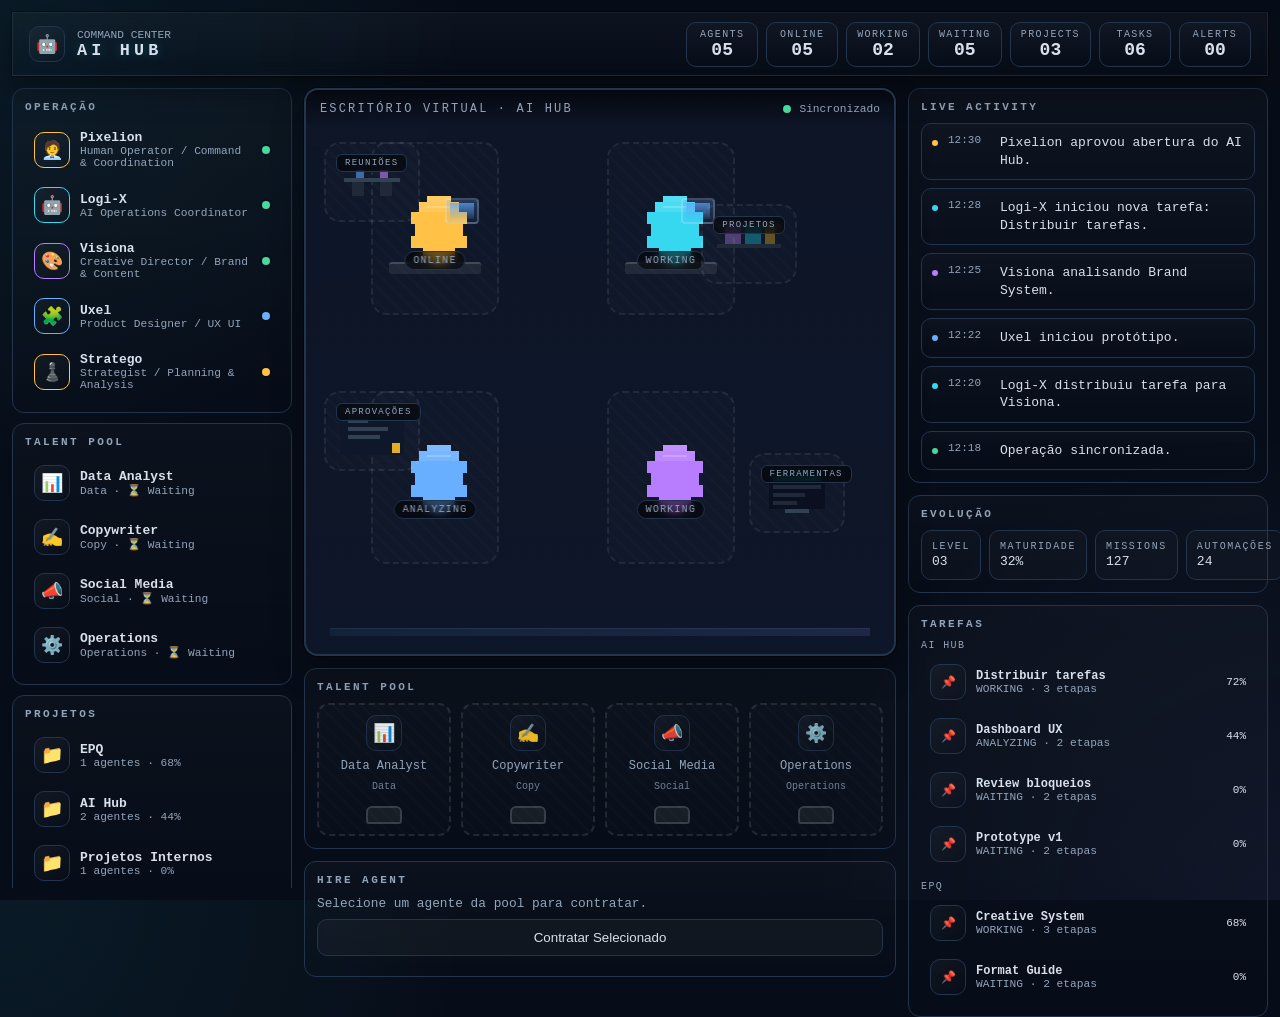
==== index.html @ e0b3f322 "feat: extract theme.css, remove legacy ids, and align stage zones" ====
<!DOCTYPE html>
<html lang="pt-BR">
<head>
  <meta charset="UTF-8" />
  <meta name="viewport" content="width=device-width, initial-scale=1.0" />
  <title>AI HUB — AI AGENT COMMAND CENTER</title>
  <link rel="stylesheet" href="./src/styles/theme.css">
</head>
<body>
  <div class="app">
    <!-- Header -->
    <header class="header glass" style="grid-area:header">
      <div class="flex items-center gap-3">
        <div class="avatar">🤖</div>
        <div>
          <div class="text-xs text-dim">COMMAND CENTER</div>
          <h1>AI HUB</h1>
        </div>
      </div>
      <div class="kpis" id="kpis">
        <div class="kpi"><span class="label">Agents</span><span class="value" id="kpi-agents">3</span></div>
        <div class="kpi"><span class="label">Online</span><span class="value" id="kpi-online">3</span></div>
        <div class="kpi"><span class="label">Working</span><span class="value" id="kpi-working">2</span></div>
        <div class="kpi"><span class="label">Waiting</span><span class="value" id="kpi-waiting">10</span></div>
        <div class="kpi"><span class="label">Projects</span><span class="value" id="kpi-projects">3</span></div>
        <div class="kpi"><span class="label">Tasks</span><span class="value" id="kpi-tasks">12</span></div>
        <div class="kpi"><span class="label">Alerts</span><span class="value" id="kpi-alerts">0</span></div>
      </div>
    </header>

    <!-- Nav -->
    <nav class="nav" id="nav">
      <div class="nav-section">
        <h3>Operação</h3>
        <div id="agent-list"></div>
      </div>
      <div class="nav-section">
        <h3>Talent Pool</h3>
        <div id="talent-list"></div>
      </div>
      <div class="nav-section">
        <h3>Projetos</h3>
        <div id="project-list"></div>
      </div>
      <div class="nav-section">
        <h3>Estrutura</h3>
        <div class="hierarchy" id="hierarchy"></div>
      </div>
    </nav>

    <!-- Office -->
    <section class="office glass" id="office">
      <div class="office-header">
        <div class="office-title">Escritório Virtual · AI HUB</div>
        <div class="flex items-center gap-2">
          <span class="status-dot status-ONLINE"></span>
          <span class="text-xs text-dim">Sincronizado</span>
        </div>
      </div>
      <div class="stage" id="stage"></div>
      <div class="office-floor"></div>
    </section>

    <!-- Right panels -->
    <aside class="right">
      <div class="panel">
        <h3>Live Activity</h3>
        <div class="feed" id="feed"></div>
      </div>
      <div class="panel">
        <h3>Evolução</h3>
        <div class="flex gap-2 text-xs">
          <div class="field"><span class="k">Level</span><span class="v">03</span></div>
          <div class="field"><span class="k">Maturidade</span><span class="v">32%</span></div>
          <div class="field"><span class="k">Missions</span><span class="v">127</span></div>
          <div class="field"><span class="k">Automações</span><span class="v">24</span></div>
        </div>
      </div>
      <div class="panel">
        <h3>Tarefas</h3>
        <div id="task-list"></div>
      </div>
    </aside>

    <aside class="right2">
      <div class="panel">
        <h3>Talent Pool</h3>
        <div class="talent-grid" id="talent-grid"></div>
      </div>
      <div class="panel">
        <h3>Hire Agent</h3>
        <div class="text-sm text-dim" style="margin-bottom:8px">Selecione um agente da pool para contratar.</div>
        <div class="flex gap-2">
          <button id="btn-hire" style="flex:1;padding:10px;border-radius:10px;border:1px solid var(--border);background:rgba(255,255,255,0.03);color:var(--text);cursor:pointer">Contratar Selecionado</button>
        </div>
        <div id="hire-status" class="text-xs text-dim" style="margin-top:8px"></div>
      </div>
    </aside>

    <!-- Detail sidebar -->
    <aside class="detail" id="detail">
      <div class="hero">
        <div class="flex items-center gap-3">
          <div class="avatar" id="detail-avatar"></div>
          <div>
            <div style="font-size:18px;font-weight:700" id="detail-name"></div>
            <div class="text-xs text-dim" id="detail-role"></div>
          </div>
        </div>
      </div>
      <div class="fields" id="detail-fields"></div>
    </aside>
  </div>

  <script>
    // 1. DATA LAYER — carrega de JSON externo
    let data = {};
    async function loadData() {
      try {
        const res = await fetch('./src/data/ai-hub.json', { cache: 'no-store' });
        if (!res.ok) throw new Error('Falha ao carregar dados');
        data = await res.json();
      } catch (e) {
        console.error(e);
        data = { humans: [], agents: [], talentPool: [], projects: [], tasks: [], feed: [] };
      }
      refresh();
    }

    // -----------------------
    // 2. STATE
    // -----------------------
    let selectedAgentId = null;
    let selectedTalentId = null;

    // -----------------------
    // 3. RENDER HELPERS
    // -----------------------
    const $ = (sel) => document.querySelector(sel);
    const $$ = (sel) => Array.from(document.querySelectorAll(sel));

    function statusClass(status) {
      return "status-" + status.replace(" ", "_").replace("/", "_");
    }

    function renderKPIs() {
      const agents = [...data.humans, ...data.agents];
      const online = agents.filter(a => a.status !== "OFFLINE").length;
      const working = agents.filter(a => a.status === "WORKING").length;
      const waiting = data.talentPool.length + agents.filter(a => a.status === "WAITING" || a.status === "OFFLINE").length;
      $("#kpi-agents").textContent = String(agents.length).padStart(2, "0");
      $("#kpi-online").textContent = String(online).padStart(2, "0");
      $("#kpi-working").textContent = String(working).padStart(2, "0");
      $("#kpi-waiting").textContent = String(waiting).padStart(2, "0");
      $("#kpi-projects").textContent = String(data.projects.length).padStart(2, "0");
      $("#kpi-tasks").textContent = String(data.tasks.length).padStart(2, "0");
      $("#kpi-alerts").textContent = "00";
    }

    function stepHTML(id, step) {
      const key = String(step.status || "").toLowerCase();
      let css = "step-status-todo";
      let icon = "⬜";
      if (key.includes("conclu") || key.includes("done") || key.includes("complete")) { css = "step-status-done"; icon = "✅"; }
      else if (key.includes("andamento") || key.includes("doing") || key.includes("working")) { css = "step-status-doing"; icon = "🔵"; }
      return `
        <div class="step">
          <div class="step-icon">${icon}</div>
          <div class="step-body">
            <div class="step-title">${step.title}</div>
            <div class="step-meta">${step.status || "Sem status"}</div>
          </div>
          <span class="step-pill ${css}">${step.status || "—"}</span>
        </div>
      `;
    }

    function renderAgentList() {
      const container = $("#agent-list");
      container.innerHTML = "";
      data.humans.forEach(h => container.appendChild(rowFor(h, true)));
      data.agents.forEach(a => container.appendChild(rowFor(a, false)));
    }

    function rowFor(entity, isHuman) {
      const row = document.createElement("div");
      row.className = "agent-row" + (selectedAgentId === entity.id ? " active" : "");
      row.dataset.id = entity.id;
      row.innerHTML = `
        <div class="avatar" style="border-color:${entity.color || 'var(--border)'}">${entity.emoji}</div>
        <div style="flex:1;min-width:0">
          <div style="font-size:13px;font-weight:600;white-space:nowrap;overflow:hidden;text-overflow:ellipsis">${entity.name}</div>
          <div class="text-xs text-dim">${entity.role}</div>
        </div>
        <div class="status-dot ${statusClass(entity.status)}"></div>
      `;
      row.addEventListener("click", () => openDetail(entity));
      return row;
    }

    function renderTalentList() {
      const container = $("#talent-list");
      container.innerHTML = "";
      data.talentPool.slice(0, 4).forEach(t => {
        const row = document.createElement("div");
        row.className = "agent-row" + (selectedTalentId === t.id ? " active" : "");
        row.dataset.id = t.id;
        row.innerHTML = `
          <div class="avatar">${t.emoji}</div>
          <div style="flex:1;min-width:0">
            <div style="font-size:13px;font-weight:600">${t.name}</div>
            <div class="text-xs text-dim">${t.role} · ⏳ Waiting</div>
          </div>
        `;
        row.addEventListener("click", () => { selectedTalentId = t.id; renderTalentList(); renderTalentGrid(); });
        container.appendChild(row);
      });
    }

    function renderProjectList() {
      const container = $("#project-list");
      container.innerHTML = "";
      data.projects.forEach(p => {
        const row = document.createElement("div");
        row.className = "agent-row";
        row.innerHTML = `
          <div class="avatar">📁</div>
          <div style="flex:1;min-width:0">
            <div style="font-size:13px;font-weight:600;white-space:nowrap;overflow:hidden;text-overflow:ellipsis">${p.name}</div>
            <div class="text-xs text-dim">${p.agents.length} agentes · ${p.progress}%</div>
          </div>
        `;
        const milestones = (p.milestones || []).filter(Boolean);
        const panel = document.createElement("div");
        panel.className = "expandable";
        panel.innerHTML = milestones.length
          ? milestones.map((m, idx) => stepHTML(p.id + "-p-" + idx, m)).join("")
          : `<div class="text-xs text-dim">Sem etapas definidas.</div>`;
        row.addEventListener("click", () => {
          panel.classList.toggle("open");
          row.classList.toggle("active");
        });
        container.appendChild(row);
        container.appendChild(panel);
      });
    }

    function renderTaskList() {
      const container = $("#task-list");
      if (!container) return;
      container.innerHTML = "";
      const grouped = {};
      (data.tasks || []).forEach(t => {
        const project = t.project || "Geral";
        grouped[project] = grouped[project] || [];
        grouped[project].push(t);
      });
      Object.keys(grouped).forEach(project => {
        const groupTitle = document.createElement("div");
        groupTitle.style.cssText = "font-size:10px;color:var(--text-dim);letter-spacing:0.14em;text-transform:uppercase;margin-top:10px;margin-bottom:4px";
        groupTitle.textContent = project;
        container.appendChild(groupTitle);
        grouped[project].forEach(t => {
          const item = document.createElement("div");
          item.className = "agent-row";
          const milestoneCount = (t.milestones || []).filter(Boolean).length;
          item.innerHTML = `
            <div class="avatar" style="font-size:12px">📌</div>
            <div style="flex:1;min-width:0">
              <div style="font-size:12px;font-weight:600;white-space:nowrap;overflow:hidden;text-overflow:ellipsis">${t.title}</div>
              <div class="text-xs text-dim">${t.status || ""} · ${milestoneCount} etapas</div>
            </div>
            <div style="font-size:11px;color:var(--text)">${t.progress ?? 0}%</div>
          `;
          const milestonePanel = document.createElement("div");
          milestonePanel.className = "expandable";
          const milestones = (t.milestones || []).filter(Boolean);
          milestonePanel.innerHTML = milestones.length
            ? milestones.map((m, idx) => stepHTML(t.id + "-t-" + idx, m)).join("")
            : `<div class="text-xs text-dim">Sem etapas.</div>`;
          item.addEventListener("click", () => {
            milestonePanel.classList.toggle("open");
            item.classList.toggle("active");
          });
          container.appendChild(item);
          container.appendChild(milestonePanel);
        });
      });
    }

    function renderHierarchy() {
      const el = $("#hierarchy");
      const humans = data.humans.map(h => ({ ...h, children: [] }));
      const agents = data.agents.map(a => ({ ...a, children: [] }));
      const pixelion = humans[0];
      const logix = agents.find(a => a.id === "logix");
      const creatives = agents.filter(a => a.department === "Creative");
      const products = agents.filter(a => a.department === "Product");
      const strategy = agents.filter(a => a.department === "Strategy");

      const buildNode = (n) => `<div class="h-node"><div style="font-weight:700">${n.emoji} ${n.name}</div><div class="text-xs text-dim">${n.role}</div></div>`;
      el.innerHTML = `
        ${buildNode(pixelion)}
        <div class="h-branch"></div>
        ${buildNode(logix)}
        <div class="h-row">
          <div style="display:flex;flex-direction:column;align-items:center;gap:8px">
            ${creatives.map(c => `<div>${buildNode(c)}</div>`).join("")}
          </div>
          <div style="display:flex;flex-direction:column;align-items:center;gap:8px">
            ${products.map(p => `<div>${buildNode(p)}</div>`).join("")}
          </div>
          <div style="display:flex;flex-direction:column;align-items:center;gap:8px">
            ${strategy.map(s => `<div>${buildNode(s)}</div>`).join("")}
          </div>
        </div>
      `;
    }

    function drawPixelSprite(canvas, rows, palette) {
      const ctx = canvas.getContext('2d');
      canvas.width = rows[0].length;
      canvas.height = rows.length;
      ctx.imageSmoothingEnabled = false;
      ctx.clearRect(0,0,canvas.width,canvas.height);
      rows.forEach((row, y) => {
        [...row].forEach((ch, x) => {
          const color = palette[ch];
          if (!color || color === 'transparent') return;
          ctx.fillStyle = color;
          ctx.fillRect(x, y, 1, 1);
        });
      });
    }

    const PX = {
      '.': 'transparent',
      '#': '#0b1020',
      'W': '#e2e8f0',
      'S': '#1f2937',
      'B': '#334155',
      'Y': '#fbbf24',
      'G': '#34d399',
      'R': '#f87171',
      'C': '#c084fc',
      'M': '#60a5fa',
      'O': '#f97316',
      'P': '#22d3ee',
      'D': '#fde68a'
    };

    const CHAR = {
      master: [
        '..DWW.',
        '.DWWWD',
        '.WWWWW',
        'WWWWWW',
        '.BBBB.',
        '.BBBB.',
        '..B.B.',
        '..B.B.',
        '..S.S.',
        '..S.S.'
      ],
      'creative-director': [
        '..CWW.',
        '.CWWWC',
        '.WWWWW',
        'WWWWWW',
        '.BBBB.',
        '.BBBB.',
        '..B.B.',
        '..B.B.',
        '..S.S.',
        '..S.S.'
      ],
      'product-designer': [
        '..MWM.',
        '.MWWWM',
        '.WWWWW',
        'WWWWWW',
        '.BBBB.',
        '.BBBB.',
        '..B.B.',
        '..B.B.',
        '..S.S.',
        '..S.S.'
      ],
      flavio: [
        '..YWW.',
        '.YWWWY',
        '.WWWWW',
        'WWWWWW',
        '.BBBB.',
        '.BBBB.',
        '..B.B.',
        '..B.B.',
        '..S.S.',
        '..S.S.'
      ]
    };

    const DECOR = {
      board: {
        label: 'Aprovações',
        svg: `<svg xmlns='http://www.w3.org/2000/svg' width='72' height='56' viewBox='0 0 72 56' shape-rendering='crispEdges'><rect x='4' y='4' width='64' height='48' fill='#0f172a'/><rect x='4' y='4' width='64' height='6' fill='#1e293b'/><rect x='12' y='16' width='20' height='4' fill='#334155'/><rect x='12' y='24' width='40' height='4' fill='#334155'/><rect x='12' y='32' width='32' height='4' fill='#334155'/><rect x='56' y='40' width='8' height='10' fill='#fbbf24' opacity='.9'/></svg>`
      },
      screen: {
        label: 'Ferramentas',
        svg: `<svg xmlns='http://www.w3.org/2000/svg' width='72' height='56' viewBox='0 0 72 56' shape-rendering='crispEdges'><rect x='8' y='6' width='56' height='38' fill='#0b1020'/><rect x='12' y='10' width='48' height='6' fill='#22d3ee' opacity='.35'/><rect x='12' y='20' width='48' height='4' fill='#1f2937'/><rect x='12' y='28' width='32' height='4' fill='#1f2937'/><rect x='12' y='36' width='24' height='4' fill='#1f2937'/><rect x='24' y='44' width='24' height='4' fill='#334155'/></svg>`
      },
      shelf: {
        label: 'Projetos',
        svg: `<svg xmlns='http://www.w3.org/2000/svg' width='72' height='56' viewBox='0 0 72 56' shape-rendering='crispEdges'><rect x='4' y='8' width='64' height='4' fill='#1f2937'/><rect x='4' y='28' width='64' height='4' fill='#1f2937'/><rect x='12' y='10' width='16' height='18' fill='#c084fc' opacity='.35'/><rect x='32' y='10' width='16' height='18' fill='#22d3ee' opacity='.35'/><rect x='52' y='10' width='10' height='18' fill='#fbbf24' opacity='.35'/></svg>`
      },
      meeting: {
        label: 'Reuniões',
        svg: `<svg xmlns='http://www.w3.org/2000/svg' width='72' height='56' viewBox='0 0 72 56' shape-rendering='crispEdges'><rect x='8' y='24' width='56' height='4' fill='#334155'/><rect x='16' y='28' width='12' height='14' fill='#1f2937'/><rect x='44' y='28' width='12' height='14' fill='#1f2937'/><rect x='20' y='16' width='8' height='8' fill='#60a5fa' opacity='.6'/><rect x='44' y='16' width='8' height='8' fill='#c084fc' opacity='.6'/></svg>`
      }
    };

    function spriteHTMLFor(entity) {
      const color = entity.color || '#22d3ee';
      const svg = `<svg xmlns='http://www.w3.org/2000/svg' width='64' height='80' viewBox='0 0 64 80' shape-rendering='crispEdges'><rect x='20' y='4' width='24' height='6' fill='${color}' /><rect x='12' y='10' width='40' height='10' fill='${color}' /><rect x='4' y='20' width='56' height='12' fill='${color}' /><rect x='8' y='32' width='48' height='12' fill='${color}' /><rect x='4' y='44' width='56' height='12' fill='${color}' /><rect x='16' y='56' width='32' height='10' fill='${color}' /><rect x='24' y='66' width='16' height='6' fill='${color}' /><rect x='20' y='4' width='24' height='6' fill='white' opacity='.15' /><rect x='12' y='10' width='40' height='10' fill='white' opacity='.1' /><rect x='20' y='14' width='24' height='2' fill='white' opacity='.2' /></svg>`;
      const desk = entity.monitor ? '<div class="desk"></div>' : '';
      const monitor = entity.monitor ? '<div class="monitor"></div>' : '';
      return `<div class="sprite-pixel">${desk}${monitor}${svg}<div class="status-badge">${entity.status.replace('_',' ')}</div></div>`;
    }

    function renderStage() {
      const stage = $("#stage");
      stage.innerHTML = "";
      const slots = [
        { x: 2, y: 1, w: 3, h: 3, entity: data.humans.find(a => a.id === "pixelion"), zone: "Command" },
        { x: 7, y: 1, w: 3, h: 3, entity: data.agents.find(a => a.id === "logix"), zone: "Operations" },
        { x: 2, y: 5, w: 3, h: 3, entity: data.agents.find(a => a.id === "uxel"), zone: "Product" },
        { x: 7, y: 5, w: 3, h: 3, entity: data.agents.find(a => a.id === "visiona"), zone: "Creative" }
      ];
      slots.forEach(s => {
        if (!s.entity) return;
        const spot = document.createElement("div");
        spot.className = "agent-spot";
        spot.dataset.status = s.entity.status;
        spot.style.gridColumn = `${s.x} / span ${s.w}`;
        spot.style.gridRow = `${s.y} / span ${s.h}`;
        const isWaiting = s.entity.status === "WAITING";
        spot.innerHTML = `<div class="sprite">${spriteHTMLFor(s.entity)}</div>`;
        spot.addEventListener("click", () => openDetail(s.entity));
        stage.appendChild(spot);
      });

      const decors = [
        { key: "shelf", x: 9, y: 2, w: 3, h: 3 },
        { key: "board", x: 1, y: 5, w: 3, h: 3 },
        { key: "meeting", x: 1, y: 1, w: 2, h: 2 },
        { key: "screen", x: 10, y: 6, w: 3, h: 2 }
      ];
      decors.forEach(d => {
        const item = document.createElement("div");
        item.className = "agent-spot decor interactive";
        item.style.gridColumn = `${d.x} / span ${d.w}`;
        item.style.gridRow = `${d.y} / span ${d.h}`;
        item.dataset.status = "";
        item.innerHTML = `<div style="padding:10px;display:flex;flex-direction:column;gap:10px">
          ${DECOR[d.key].svg}
          <div class="office-label">${DECOR[d.key].label}</div>
        </div>`;
        item.addEventListener("click", () => {
          if (d.key === "shelf") {
            const projects = data.projects || [];
            if (projects.length) {
              const first = projects[0];
              openDetail({
                id: first.id,
                name: first.name,
                role: "Projeto",
                emoji: "📁",
                status: "Ativo",
                project: first.name,
                task: `${first.progress}%`,
                progress: first.progress,
                lastActivity: "—",
                nextAction: "Ver milestones",
                coordinator: "—",
                location: "Painel"
              });
            }
          }
        });
        stage.appendChild(item);
      });
    }

    function renderFeed() {
      const feed = $("#feed");
      feed.innerHTML = "";
      data.feed.forEach(item => {
        const el = document.createElement("div");
        el.className = "feed-item";
        el.innerHTML = `
          <div class="dot" style="background:${item.color}"></div>
          <div class="time">${item.time}</div>
          <div class="msg">${item.msg}</div>
        `;
        feed.appendChild(el);
      });
    }

    function renderTalentGrid() {
      const grid = $("#talent-grid");
      grid.innerHTML = "";
      data.talentPool.forEach(t => {
        const card = document.createElement("div");
        card.className = "talent-card";
        card.innerHTML = `
          <div class="avatar">${t.emoji}</div>
          <div class="name">${t.name}</div>
          <div class="role">${t.role}</div>
          <div class="chair"></div>
        `;
        card.addEventListener("click", () => { selectedTalentId = t.id; renderTalentList(); renderTalentGrid(); $("#hire-status").textContent = `Selecionado: ${t.name}`; });
        grid.appendChild(card);
      });
    }

    function renderDetail(entity) {
      $("#detail-avatar").textContent = entity.emoji || "📄";
      $("#detail-name").textContent = entity.name || entity.id;
      $("#detail-role").textContent = entity.role || "";
      const fields = $("#detail-fields");
      fields.innerHTML = "";
      const map = [
        { k: "STATUS", v: entity.status || "—", color: true },
        { k: "PROJECT", v: entity.project || entity.name || "—" },
        { k: "CURRENT TASK", v: entity.task || "—" },
        { k: "PROGRESS", v: (entity.progress ?? 0) + "%" },
        { k: "LAST ACTIVITY", v: entity.lastActivity || "—" },
        { k: "NEXT ACTION", v: entity.nextAction || "—" },
        { k: "COORDINATOR", v: entity.coordinator || "—" },
        { k: "LOCATION", v: entity.location || "—" }
      ];
      map.forEach(item => {
        const f = document.createElement("div");
        f.className = "field";
        f.innerHTML = `<div class="k">${item.k}</div><div class="v" ${item.color ? `style="color:var(--accent)"` : ''}>${item.v}</div>`;
        fields.appendChild(f);
      });

      const milestones = entity.milestones || [];
      if (milestones.length) {
        const section = document.createElement("div");
        section.className = "field";
        section.style.marginTop = "6px";
        section.innerHTML = `<div class="k">MILESTONES</div>`;
        milestones.forEach((m, idx) => {
          const row = document.createElement("div");
          row.style.cssText = "display:flex;align-items:center;gap:10px;padding:7px 0;border-bottom:1px solid var(--border)";
          row.innerHTML = `<div style="font-size:12px">${m.title}</div><div style="margin-left:auto;font-size:10px;color:var(--text-dim)">${m.status}</div>`;
          section.appendChild(row);
        });
        fields.appendChild(section);
      }

      $$(".agent-spot").forEach(el => el.classList.remove("selected"));
      const stageCard = Array.from($$(".agent-spot")).find(el => el.textContent.trim().startsWith(entity.emoji || ""));
      if (stageCard) stageCard.classList.add("selected");
    }

    function openDetail(entity) {
      selectedAgentId = entity.id;
      renderDetail(entity);
      $("#detail").classList.add("open");
      renderAgentList();
    }

    function closeDetail() {
      selectedAgentId = null;
      $("#detail").classList.remove("open");
      $$(".agent-spot").forEach(el => el.classList.remove("selected"));
      renderAgentList();
    }

    // -----------------------
    // 4. INTERACTIONS
    // -----------------------
    document.addEventListener("keydown", (e) => { if (e.key === "Escape") closeDetail(); });
    document.getElementById("btn-hire").addEventListener("click", () => {
      if (!selectedTalentId) { $("#hire-status").textContent = "Selecione um agente na Talent Pool."; return; }
      const idx = data.talentPool.findIndex(t => t.id === selectedTalentId);
      if (idx < 0) return;
      const talent = data.talentPool[idx];
      const statusEl = $("#hire-status");
      statusEl.textContent = `Contratando ${talent.name}...`;
      setTimeout(() => {
        const newAgent = {
          id: talent.id, name: talent.name, role: talent.role, emoji: talent.emoji,
          status: "WORKING", department: talent.role, project: "AI Hub", task: "Onboarding",
          progress: 0, lastActivity: new Date().toLocaleTimeString([], { hour: '2-digit', minute: '2-digit' }),
          nextAction: "Receber tarefa", coordinator: "Pixelion", isHired: true, location: "Escritório",
          color: "#FFC247", monitor: false
        };
        data.agents.push(newAgent);
        data.tasks.push({ id: "t" + Date.now(), agentId: newAgent.id, project: "AI Hub", title: "Onboarding", status: "WORKING", progress: 0 });
        data.feed.unshift({ time: new Date().toLocaleTimeString([], { hour: '2-digit', minute: '2-digit' }), msg: `${talent.name} foi contratado e entrou em operação.`, color: "#46D89C" });
        data.talentPool.splice(idx, 1);
        selectedTalentId = null;
        refresh();
        statusEl.textContent = `${talent.name} contratado com sucesso!`;
      }, 900);
    });

    document.addEventListener("click", (e) => {
      const detail = $("#detail");
      const office = $("#office");
      const nav = $("#nav");
      const right = document.querySelector(".right");
      const right2 = document.querySelector(".right2");
      if (!detail.contains(e.target) && !office.contains(e.target) && !nav.contains(e.target) && !right.contains(e.target) && !right2.contains(e.target)) closeDetail();
    });

    // -----------------------
    // 5. LIVE ACTIVITY SIMULATOR
    // -----------------------
    function simulateActivity() {
      const events = [
        () => { const a = data.agents[Math.floor(Math.random()*data.agents.length)]; return `${a.name} está atualizando progresso.`; },
        () => `Master redistribuiu prioridades.`,
        () => `Novo evento sincronizado em ${new Date().toLocaleTimeString([], { hour: '2-digit', minute: '2-digit' })}.`,
        () => `Diretor Criativo finalizou revisão.`
      ];
      const colors = ["#22d3ee", "#c084fc", "#60a5fa", "#34d399", "#fbbf24"];
      const msg = events[Math.floor(Math.random()*events.length)]();
      data.feed.unshift({ time: new Date().toLocaleTimeString([], { hour: '2-digit', minute: '2-digit' }), msg, color: colors[Math.floor(Math.random()*colors.length)] });
      if (data.feed.length > 30) data.feed.pop();
      renderFeed();
    }
    setInterval(simulateActivity, 7000);

    // -----------------------
    // 6. INIT + REFRESH
    // -----------------------
    function refresh() {
      renderKPIs();
      renderAgentList();
      renderTalentList();
      renderProjectList();
      renderHierarchy();
      renderStage();
      renderFeed();
      renderTalentGrid();
      renderTaskList();
      if (selectedAgentId) {
        const all = [...data.humans, ...data.agents];
        const found = all.find(a => a.id === selectedAgentId);
        if (found) renderDetail(found); else closeDetail();
      }
    }
    loadData();
  </script>
</body>
</html>
---- src/styles/theme.css ----
:root {
      --bg: #070D18;
      --bg-secondary: #0B1322;
      --panel: #101A2B;
      --panel-hover: #16243A;
      --border: #23344D;
      --accent: #36D8F0;
      --accent-2: #818cf8;
      --green: #46D89C;
      --blue: #69AFFF;
      --purple: #B87CFF;
      --yellow: #FFC247;
      --orange: #f97316;
      --red: #FF6B6B;
      --muted: #93A4BA;
      --text: #D7E0EC;
      --text-dim: #93A4BA;
      --radius: 10px;
      --radius-sm: 6px;
    }

    * { box-sizing: border-box; }
    html, body { height: 100%; }
    body {
      margin: 0;
      background:
        radial-gradient(circle at top left, rgba(34,211,238,0.07), transparent 30%),
        radial-gradient(circle at bottom right, rgba(129,140,248,0.07), transparent 30%),
        var(--bg);
      color: var(--text);
      font-family: ui-monospace, SFMono-Regular, Menlo, Monaco, Consolas, "Liberation Mono", monospace;
      image-rendering: pixelated;
      overflow-x: hidden;
    }

    /* Utilities */
    .glass {
      background: linear-gradient(180deg, rgba(255,255,255,0.03), rgba(255,255,255,0.00));
      border: 1px solid rgba(255,255,255,0.08);
      backdrop-filter: blur(8px);
      box-shadow: 0 0 0 1px rgba(0,0,0,0.45), 0 14px 30px rgba(0,0,0,0.35);
    }
    .flex { display: flex; }
    .items-center { align-items: center; }
    .justify-between { justify-content: space-between; }
    .gap-2 { gap: 0.5rem; }
    .gap-3 { gap: 0.75rem; }
    .p-3 { padding: 0.75rem; }
    .p-4 { padding: 1rem; }
    .text-sm { font-size: 0.8rem; }
    .text-xs { font-size: 0.7rem; }
    .text-dim { color: var(--text-dim); }
    .w-full { width: 100%; }
    .h-full { height: 100%; }
    .overflow-auto { overflow: auto; }
    .relative { position: relative; }
    .absolute { position: absolute; }
    .hidden { display: none !important; }

    /* Animations */
    @keyframes pulse-ring {
      0% { transform: scale(0.95); box-shadow: 0 0 0 0 rgba(34,211,238,0.35); }
      70% { transform: scale(1); box-shadow: 0 0 0 8px rgba(34,211,238,0); }
      100% { transform: scale(0.95); box-shadow: 0 0 0 0 rgba(34,211,238,0); }
    }
    @keyframes float {
      0%,100% { transform: translateY(0); }
      50% { transform: translateY(-6px); }
    }
    @keyframes blink {
      0%,100% { opacity: 1; }
      50% { opacity: 0.35; }
    }
    @keyframes fadein { from { opacity: 0; transform: translateY(8px); } to { opacity: 1; transform: translateY(0); } }
    @keyframes glow-border {
      0%,100% { border-color: rgba(34,211,238,0.25); }
      50% { border-color: rgba(34,211,238,0.85); }
    }
    @keyframes scanmove {
      0% { background-position: 0 0; }
      100% { background-position: 0 8px; }
    }
    @keyframes typing {
      0% { opacity: 0.4; }
      50% { opacity: 1; }
      100% { opacity: 0.4; }
    }
    @keyframes walk-x {
      0%,100% { transform: translateX(0); }
      50% { transform: translateX(6px); }
    }
    @keyframes chair-idle {
      0%,100% { transform: rotate(0deg); }
      50% { transform: rotate(1.2deg); }
    }

    /* Layout */
    .app {
      display: grid;
      grid-template-columns: 280px 1fr 360px;
      grid-template-rows: 64px 1fr 220px;
      grid-template-areas:
        "header header header"
        "nav    office  right"
        "nav    right2  right";
      height: 100vh;
      gap: 12px;
      padding: 12px;
    }

    /* Header */
    .header {
      grid-area: header;
      display: flex;
      align-items: center;
      justify-content: space-between;
      padding: 0 16px;
    }
    .header h1 {
      margin: 0;
      font-size: 1.05rem;
      letter-spacing: 0.25em;
      text-transform: uppercase;
      text-shadow: 0 0 12px rgba(34,211,238,0.25);
    }
    .header .kpis { display: flex; gap: 8px; }
    .kpi {
      display: flex;
      flex-direction: column;
      align-items: center;
      padding: 6px 10px;
      border-radius: 10px;
      border: 1px solid var(--border);
      background: linear-gradient(180deg, rgba(255,255,255,0.02), rgba(255,255,255,0.00));
      min-width: 72px;
    }
    .kpi .label { font-size: 10px; color: var(--text-dim); text-transform: uppercase; letter-spacing: 0.14em; }
    .kpi .value { font-size: 18px; font-weight: 700; }

    /* Nav */
    .nav {
      grid-area: nav;
      display: flex;
      flex-direction: column;
      gap: 10px;
      overflow: auto;
    }
    .nav-section {
      border-radius: 12px;
      padding: 12px;
      border: 1px solid var(--border);
      background: linear-gradient(180deg, rgba(255,255,255,0.02), rgba(255,255,255,0.00));
    }
    .nav-section h3 {
      margin: 0 0 8px;
      font-size: 11px;
      letter-spacing: 0.22em;
      text-transform: uppercase;
      color: var(--text-dim);
    }
    .agent-row {
      display: flex;
      align-items: center;
      gap: 10px;
      padding: 8px;
      border-radius: 10px;
      cursor: pointer;
      transition: transform .1s ease, background .2s ease, border-color .2s ease;
      border: 1px solid transparent;
    }
    .agent-row:hover { background: rgba(255,255,255,0.03); border-color: var(--border); }
    .agent-row.active { border-color: var(--accent); background: rgba(34,211,238,0.06); }
    .avatar {
      width: 36px; height: 36px; border-radius: 10px;
      display: grid; place-items: center;
      font-size: 18px;
      border: 1px solid var(--border);
      background: linear-gradient(135deg, rgba(255,255,255,0.04), rgba(255,255,255,0.00));
    }
    .status-dot {
      width: 8px; height: 8px; border-radius: 999px;
      box-shadow: 0 0 0 2px rgba(0,0,0,0.25);
    }
    .status-ONLINE { background: var(--green); }
    .status-WORKING { background: var(--green); animation: pulse-ring 2s infinite; }
    .status-ANALYZING { background: var(--blue); }
    .status-IN_MEETING { background: var(--purple); }
    .status-WAITING { background: var(--yellow); }
    .status-BLOCKED { background: var(--orange); }
    .status-ERROR { background: var(--red); }
    .status-OFFLINE { background: var(--muted); }

    /* Office */
    .office {
      grid-area: office;
      border-radius: 14px;
      overflow: hidden;
      position: relative;
      border: 2px solid var(--border);
      background:
        linear-gradient(180deg, rgba(15,23,42,0.85), rgba(15,23,42,0.95)),
        repeating-linear-gradient(0deg, rgba(255,255,255,0.02) 0px, rgba(255,255,255,0.02) 1px, transparent 1px, transparent 16px),
        repeating-linear-gradient(90deg, rgba(255,255,255,0.02) 0px, rgba(255,255,255,0.02) 1px, transparent 1px, transparent 16px);
    }
    .office-header {
      position: absolute; top: 0; left: 0; right: 0;
      display: flex; align-items: center; justify-content: space-between;
      padding: 12px 14px;
      background: linear-gradient(180deg, rgba(0,0,0,0.6), rgba(0,0,0,0));
      z-index: 5;
      pointer-events: none;
    }
    .office-header > * { pointer-events: auto; }
    .office-title { font-size: 12px; letter-spacing: 0.18em; text-transform: uppercase; color: var(--text-dim); }
    .office-floor {
      position: absolute; left: 24px; right: 24px; bottom: 18px; height: 8px;
      background: linear-gradient(90deg, rgba(34,211,238,0.08), rgba(129,140,248,0.14));
      border-top: 1px solid rgba(255,255,255,0.06);
    }

    /* Agents as pixel sprites */
    .stage {
      position: absolute; inset: 0;
      display: grid;
      grid-template-columns: repeat(12, 1fr);
      grid-template-rows: repeat(8, 1fr);
      gap: 14px;
      padding: 52px 18px 28px;
      z-index: 2;
    }
    .agent-spot {
      position: relative;
      display: grid;
      place-items: center;
      border-radius: 16px;
      border: 2px dashed rgba(255,255,255,0.08);
      background:
        repeating-linear-gradient(45deg, rgba(255,255,255,0.01) 0 2px, transparent 2px 10px),
        rgba(255,255,255,0.01);
      transition: transform .2s ease, box-shadow .2s ease, border-color .2s ease;
      cursor: pointer;
    }
    .agent-spot:hover { transform: translateY(-4px); border-color: rgba(34,211,238,0.45); box-shadow: 0 18px 40px rgba(0,0,0,0.4); }
    .agent-spot.selected { border-color: var(--accent); animation: glow-border 2.4s infinite; }
    .sprite {
      width: 90px; height: 110px;
      position: relative;
      display: grid;
      place-items: center;
    }
    .sprite .char {
      width: 60px; height: 60px;
      border-radius: 12px;
      display: grid; place-items: center;
      font-size: 26px;
      border: 2px solid rgba(255,255,255,0.12);
      background: linear-gradient(180deg, rgba(255,255,255,0.07), rgba(255,255,255,0.00));
      box-shadow:
        0 0 0 1px rgba(0,0,0,0.6),
        0 10px 20px rgba(0,0,0,0.45),
        inset 0 1px 0 rgba(255,255,255,0.25);
      position: relative;
    }
    .sprite .monitor {
      position: absolute; right: -16px; top: 6px;
      width: 34px; height: 26px;
      border-radius: 4px;
      border: 2px solid rgba(255,255,255,0.2);
      background: linear-gradient(180deg, rgba(96,165,250,0.25), rgba(96,165,250,0.05));
      overflow: hidden;
    }
    .sprite .monitor::after {
      content: "";
      position: absolute; inset: 3px;
      background: linear-gradient(180deg, rgba(96,165,250,0.7), rgba(96,165,250,0.1));
      animation: typing 1.4s infinite steps(2);
    }
    .sprite .desk {
      position: absolute; left: -18px; right: -18px; bottom: -10px; height: 12px;
      background: rgba(255,255,255,0.08);
      border-top: 2px solid rgba(255,255,255,0.15);
      border-radius: 3px;
    }
    .sprite .chair {
      position: absolute; left: 50%; bottom: -20px; transform: translateX(-50%);
      width: 34px; height: 18px;
      background: rgba(255,255,255,0.06);
      border: 2px solid rgba(255,255,255,0.12);
      border-radius: 6px 6px 3px 3px;
    }
    .sprite .chair::after {
      content: "";
      position: absolute; left: 50%; bottom: -8px; transform: translateX(-50%);
      width: 22px; height: 6px;
      background: rgba(255,255,255,0.08);
      border-radius: 2px;
      border: 2px solid rgba(255,255,255,0.12);
      border-top: none;
    }
    .sprite .status-badge {
      position: absolute; bottom: -6px; left: 50%; transform: translateX(-50%);
      background: rgba(0,0,0,0.6);
      border: 1px solid var(--border);
      padding: 3px 8px;
      border-radius: 999px;
      font-size: 10px;
      letter-spacing: 0.12em;
      text-transform: uppercase;
      color: var(--text-dim);
      white-space: nowrap;
      backdrop-filter: blur(4px);
    }
    .sprite .project-tag {
      position: absolute; top: -8px; right: -8px;
      background: rgba(0,0,0,0.6);
      border: 1px solid var(--border);
      padding: 2px 6px;
      border-radius: 6px;
      font-size: 9px;
      color: var(--text-dim);
      letter-spacing: 0.12em;
      text-transform: uppercase;
    }

    /* Pixel sprite system + office decor */
    .sprite-pixel {
      position: relative;
      width: 56px; height: 72px;
      image-rendering: pixelated;
    }
    .sprite-pixel canvas { display: block; width: 100%; height: 100%; }
    .pixel-office-grid {
      position: absolute; inset: 0;
      pointer-events: none;
      background:
        linear-gradient(0deg, rgba(255,255,255,0.015) 1px, transparent 1px),
        linear-gradient(90deg, rgba(255,255,255,0.015) 1px, transparent 1px);
      background-size: 18px 18px;
      opacity: 0.6;
    }
    .decor {
      position: absolute;
      pointer-events: none;
      image-rendering: pixelated;
    }
    .decor.interactive {
      pointer-events: auto;
      cursor: pointer;
    }
    .office-label {
      position: absolute;
      font-size: 9px;
      letter-spacing: 0.14em;
      text-transform: uppercase;
      color: var(--text-dim);
      background: rgba(0,0,0,0.55);
      padding: 3px 8px;
      border-radius: 6px;
      border: 1px solid var(--border);
      backdrop-filter: blur(6px);
      pointer-events: none;
    }

    /* Floating / behavior */
    .agent-spot[data-status="WORKING"] .char { animation: float 3.2s ease-in-out infinite; }
    .agent-spot[data-status="ANALYZING"] .char { animation: float 3.8s ease-in-out infinite; }
    .agent-spot[data-status="IN_MEETING"] .char { animation: float 4.4s ease-in-out infinite; }
    .agent-spot[data-status="WAITING"] .char { animation: none; transform: translateY(2px); }
    .agent-spot[data-status="WAITING"] .chair { animation: chair-idle 3s ease-in-out infinite; }
    .agent-spot[data-status="BLOCKED"] .char { animation: blink 1.6s infinite; }
    .decor.interactive .char,
    .decor.interactive .chair { animation: none !important; transform: none !important; }

    /* Right panels */
    .right {
      grid-area: right;
      display: flex; flex-direction: column; gap: 12px;
    }
    .right2 {
      grid-area: right2;
      display: flex; flex-direction: column; gap: 12px;
    }
    .panel {
      border-radius: 12px;
      border: 1px solid var(--border);
      background: linear-gradient(180deg, rgba(255,255,255,0.02), rgba(255,255,255,0.00));
      padding: 12px;
    }
    .panel h3 {
      margin: 0 0 10px;
      font-size: 11px;
      letter-spacing: 0.22em;
      text-transform: uppercase;
      color: var(--text-dim);
    }
    .expandable {
      border-radius: 10px;
      border: 1px solid transparent;
      background: rgba(255,255,255,0.015);
      padding: 10px;
      margin-top: 8px;
      display: none;
    }
    .expandable.open { display: block; border-color: var(--border); }
    .step {
      display: flex; align-items: center; gap: 10px;
      padding: 8px 10px;
      border-radius: 8px;
      border: 1px solid transparent;
      background: rgba(255,255,255,0.01);
      margin-bottom: 6px;
    }
    .step:last-child { margin-bottom: 0; }
    .step-icon {
      width: 28px; height: 28px; border-radius: 8px;
      display: grid; place-items: center;
      border: 1px solid var(--border);
      background: rgba(255,255,255,0.03);
      font-size: 14px;
    }
    .step-body { flex: 1; }
    .step-title { font-size: 12px; font-weight: 600; }
    .step-meta { font-size: 10px; color: var(--text-dim); margin-top: 2px; }
    .step-pill {
      font-size: 10px; padding: 3px 8px; border-radius: 999px;
      border: 1px solid var(--border); color: var(--text-dim);
      letter-spacing: 0.08em; text-transform: uppercase;
      background: rgba(255,255,255,0.02);
    }
    .step-status-done { color: var(--green); border-color: rgba(52,211,153,0.35); }
    .step-status-doing { color: var(--blue); border-color: rgba(96,165,250,0.35); }
    .step-status-todo { color: var(--text-dim); }

    /* Live feed */
    .feed { display: flex; flex-direction: column; gap: 8px; }
    .feed-item {
      display: flex; gap: 10px; align-items: flex-start;
      padding: 10px;
      border-radius: 10px;
      border: 1px solid var(--border);
      background: linear-gradient(180deg, rgba(255,255,255,0.02), rgba(255,255,255,0.00));
      animation: fadein .4s ease both;
    }
    .feed-item .time {
      font-variant-numeric: tabular-nums;
      color: var(--text-dim);
      font-size: 11px;
      min-width: 42px;
    }
    .feed-item .msg { font-size: 13px; color: var(--text); line-height: 1.35; }
    .feed-item .dot { width: 6px; height: 6px; border-radius: 999px; margin-top: 6px; flex-shrink: 0; }

    /* Sidebar detail */
    .detail {
      position: fixed;
      right: 12px; top: 84px; bottom: 12px;
      width: 340px;
      z-index: 20;
      border-radius: 14px;
      border: 1px solid var(--border);
      background:
        linear-gradient(180deg, rgba(17,24,39,0.96), rgba(15,23,42,0.98)),
        rgba(0,0,0,0.6);
      backdrop-filter: blur(18px);
      box-shadow: 0 30px 80px rgba(0,0,0,0.7);
      display: none;
      flex-direction: column;
      overflow: auto;
    }
    .detail.open { display: flex; }
    .detail .hero {
      position: relative;
      padding: 18px;
      border-bottom: 1px solid var(--border);
      background:
        linear-gradient(180deg, rgba(34,211,238,0.08), rgba(129,140,248,0.06), transparent);
    }
    .detail .hero .avatar {
      width: 56px; height: 56px; border-radius: 16px;
      display: grid; place-items: center; font-size: 26px;
      border: 1px solid var(--border);
      background: linear-gradient(135deg, rgba(255,255,255,0.06), rgba(255,255,255,0.00));
    }
    .detail .fields { display: flex; flex-direction: column; gap: 10px; padding: 14px; }
    .field {
      display: flex; flex-direction: column; gap: 2px;
      padding: 10px;
      border-radius: 10px;
      border: 1px solid var(--border);
      background: rgba(255,255,255,0.015);
    }
    .field .k { font-size: 10px; letter-spacing: 0.16em; text-transform: uppercase; color: var(--text-dim); }
    .field .v { font-size: 13px; }

    /* Talent pool */
    .talent-grid {
      display: grid;
      grid-template-columns: repeat(4, 1fr);
      gap: 10px;
    }
    .talent-card {
      border-radius: 12px;
      border: 2px dashed rgba(255,255,255,0.1);
      background:
        repeating-linear-gradient(45deg, rgba(255,255,255,0.01) 0 2px, transparent 2px 10px),
        rgba(255,255,255,0.01);
      padding: 10px;
      display: flex;
      flex-direction: column;
      align-items: center;
      gap: 8px;
      cursor: pointer;
      transition: transform .2s ease, border-color .2s ease;
    }
    .talent-card:hover { transform: translateY(-3px); border-color: rgba(251,191,36,0.5); }
    .talent-card .avatar { opacity: 0.9; }
    .talent-card .name { font-size: 12px; color: var(--text-dim); }
    .talent-card .role { font-size: 10px; color: var(--text-dim); opacity: 0.75; }
    .talent-card .chair {
      width: 36px; height: 18px;
      background: rgba(255,255,255,0.06);
      border: 2px solid rgba(255,255,255,0.14);
      border-radius: 6px 6px 3px 3px;
      margin-top: 6px;
      animation: chair-idle 3s ease-in-out infinite;
    }

    /* Hierarchy map */
    .hierarchy {
      display: flex; flex-direction: column; align-items: center; gap: 12px;
    }
    .h-node {
      padding: 8px 12px;
      border-radius: 10px;
      border: 1px solid var(--border);
      background: rgba(255,255,255,0.02);
      font-size: 12px;
      text-align: center;
      min-width: 140px;
    }
    .h-branch {
      width: 1px; height: 16px;
      background: linear-gradient(180deg, rgba(255,255,255,0.25), rgba(255,255,255,0.05));
    }
    .h-row { display: flex; gap: 22px; flex-wrap: wrap; justify-content: center; }

    /* Responsive */
    @media (max-width: 1100px) {
      .app {
        grid-template-columns: 1fr;
        grid-template-rows: auto auto auto auto auto;
        grid-template-areas:
          "header"
          "office"
          "nav"
          "right2"
          "right";
      }
      .detail { left: 12px; right: 12px; width: auto; top: auto; bottom: 12px; max-height: 45vh; }
      .talent-grid { grid-template-columns: repeat(3, 1fr); }
    }

    /* Scrollbar */
    ::-webkit-scrollbar { width: 8px; height: 8px; }
    ::-webkit-scrollbar-track { background: transparent; }
    ::-webkit-scrollbar-thumb { background: rgba(255,255,255,0.08); border-radius: 8px; }
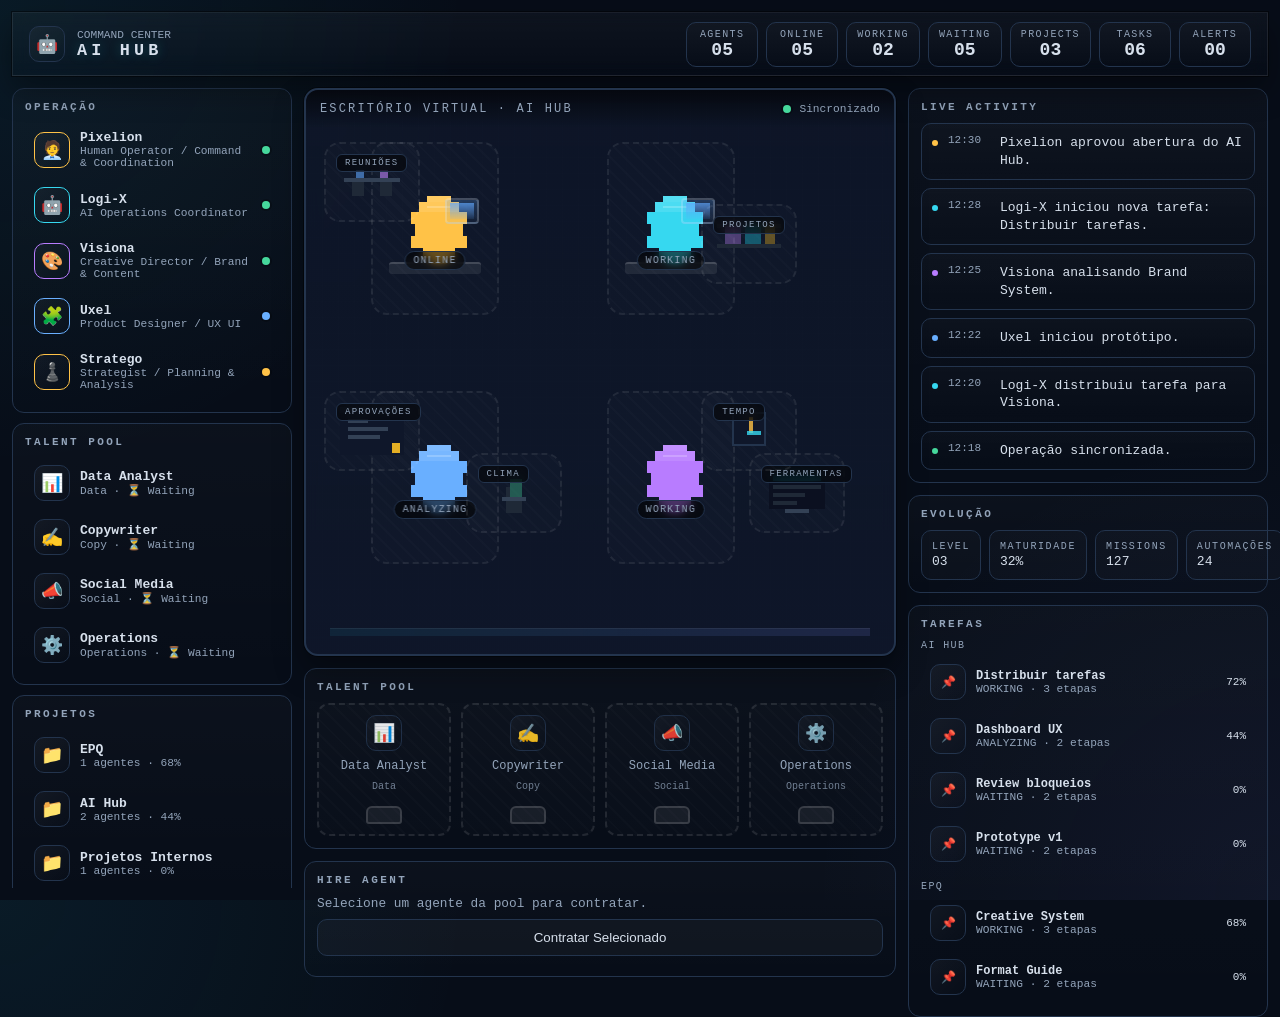
==== commit 03579d69: "refactor: add office tooltips and new office decor items" ====
--- a/index.html
+++ b/index.html
@@ -59,6 +59,7 @@
       </div>
       <div class="stage" id="stage"></div>
       <div class="office-floor"></div>
+      <div class="office-tooltip" id="office-tooltip"></div>
     </section>
 
     <!-- Right panels -->
@@ -416,7 +417,23 @@
       meeting: {
         label: 'Reuniões',
         svg: `<svg xmlns='http://www.w3.org/2000/svg' width='72' height='56' viewBox='0 0 72 56' shape-rendering='crispEdges'><rect x='8' y='24' width='56' height='4' fill='#334155'/><rect x='16' y='28' width='12' height='14' fill='#1f2937'/><rect x='44' y='28' width='12' height='14' fill='#1f2937'/><rect x='20' y='16' width='8' height='8' fill='#60a5fa' opacity='.6'/><rect x='44' y='16' width='8' height='8' fill='#c084fc' opacity='.6'/></svg>`
+      },
+      plant: {
+        label: 'Clima',
+        svg: `<svg xmlns='http://www.w3.org/2000/svg' width='72' height='56' viewBox='0 0 72 56' shape-rendering='crispEdges'><rect x='28' y='36' width='16' height='12' fill='#1f2937'/><rect x='24' y='32' width='24' height='4' fill='#334155'/><rect x='32' y='14' width='12' height='18' fill='#46D89C' opacity='.35'/><rect x='28' y='22' width='4' height='10' fill='#1f2937'/></svg>`
+      },
+      clock: {
+        label: 'Tempo',
+        svg: `<svg xmlns='http://www.w3.org/2000/svg' width='72' height='56' viewBox='0 0 72 56' shape-rendering='crispEdges'><rect x='20' y='10' width='32' height='32' fill='#0f172a'/><rect x='20' y='10' width='32' height='32' fill='none' stroke='#23344D' stroke-width='2'/><rect x='36' y='14' width='4' height='16' fill='#FFC247' opacity='.8'/><rect x='34' y='28' width='14' height='4' fill='#36D8F0' opacity='.8'/></svg>`
       }
+    };
+
+    const OFFICE_TOOLTIPS = {
+      'pixelion': '🧑‍💼 Pixelion — Comando',
+      'logix': '⚙️ Logi-X — Operações',
+      'visiona': '🎨 Visiona — Criativo',
+      'uxel': '🧩 Uxel — Produto',
+      'stratego': '♟️ Stratego — Estratégia'
     };
 
     function spriteHTMLFor(entity) {
@@ -453,7 +470,9 @@
         { key: "shelf", x: 9, y: 2, w: 3, h: 3 },
         { key: "board", x: 1, y: 5, w: 3, h: 3 },
         { key: "meeting", x: 1, y: 1, w: 2, h: 2 },
-        { key: "screen", x: 10, y: 6, w: 3, h: 2 }
+        { key: "screen", x: 10, y: 6, w: 3, h: 2 },
+        { key: "plant", x: 4, y: 6, w: 2, h: 2 },
+        { key: "clock", x: 9, y: 5, w: 2, h: 2 }
       ];
       decors.forEach(d => {
         const item = document.createElement("div");
@@ -461,6 +480,7 @@
         item.style.gridColumn = `${d.x} / span ${d.w}`;
         item.style.gridRow = `${d.y} / span ${d.h}`;
         item.dataset.status = "";
+        item.dataset.decorLabel = DECOR[d.key].label;
         item.innerHTML = `<div style="padding:10px;display:flex;flex-direction:column;gap:10px">
           ${DECOR[d.key].svg}
           <div class="office-label">${DECOR[d.key].label}</div>
@@ -487,8 +507,29 @@
             }
           }
         });
+        item.addEventListener("mouseenter", (evt) => {
+          const tooltip = $("#office-tooltip");
+          tooltip.textContent = DECOR[d.key].label;
+          tooltip.classList.add("visible");
+          positionTooltip(evt);
+        });
+        item.addEventListener("mouseleave", () => {
+          const tooltip = $("#office-tooltip");
+          tooltip.classList.remove("visible");
+        });
+        item.addEventListener("mousemove", positionTooltip);
         stage.appendChild(item);
       });
+    }
+
+    function positionTooltip(evt) {
+      const tooltip = $("#office-tooltip");
+      const office = $("#office");
+      const rect = office.getBoundingClientRect();
+      const x = evt.clientX - rect.left + 10;
+      const y = evt.clientY - rect.top + 10;
+      tooltip.style.left = `${x}px`;
+      tooltip.style.top = `${y}px`;
     }
 
     function renderFeed() {
--- a/src/styles/theme.css
+++ b/src/styles/theme.css
@@ -565,4 +565,23 @@
     ::-webkit-scrollbar { width: 8px; height: 8px; }
     ::-webkit-scrollbar-track { background: transparent; }
     ::-webkit-scrollbar-thumb { background: rgba(255,255,255,0.08); border-radius: 8px; }
+
+    /* Office tools */
+    .office-tooltip {
+      position: absolute;
+      font-size: 10px;
+      letter-spacing: 0.12em;
+      text-transform: uppercase;
+      color: var(--text);
+      background: rgba(0,0,0,0.75);
+      padding: 4px 8px;
+      border-radius: 6px;
+      border: 1px solid var(--border);
+      pointer-events: none;
+      opacity: 0;
+      transform: translateY(4px);
+      transition: opacity .15s ease, transform .15s ease;
+      z-index: 20;
+    }
+    .office-tooltip.visible { opacity: 1; transform: translateY(0); }
   
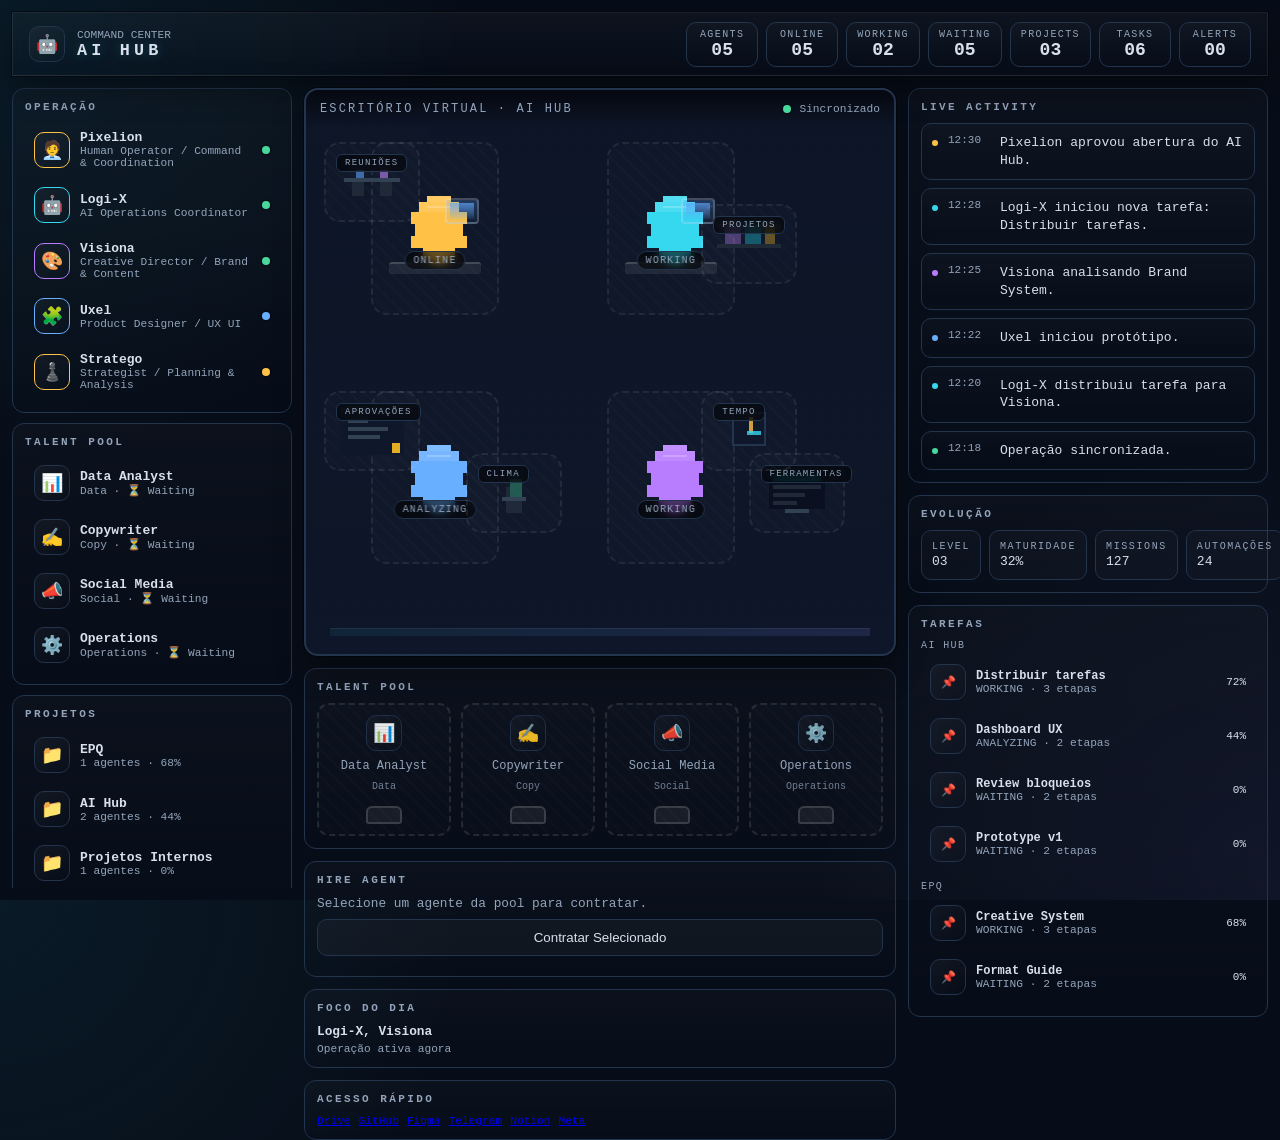
==== commit 66109c5f: "feat: add dashboard panels for daily focus and quick access" ====
--- a/index.html
+++ b/index.html
@@ -95,6 +95,21 @@
           <button id="btn-hire" style="flex:1;padding:10px;border-radius:10px;border:1px solid var(--border);background:rgba(255,255,255,0.03);color:var(--text);cursor:pointer">Contratar Selecionado</button>
         </div>
         <div id="hire-status" class="text-xs text-dim" style="margin-top:8px"></div>
+      </div>
+      <div class="panel">
+        <h3>Foco do Dia</h3>
+        <div id="focus-day" class="text-sm" style="margin-top:4px">Carregando foco...</div>
+      </div>
+      <div class="panel">
+        <h3>Acesso Rápido</h3>
+        <div class="flex gap-2 text-xs" style="flex-wrap:wrap;margin-top:4px">
+          <a class="chip" href="https://drive.google.com" target="_blank" rel="noopener">Drive</a>
+          <a class="chip" href="https://github.com/flavio-guedes" target="_blank" rel="noopener">GitHub</a>
+          <a class="chip" href="https://www.figma.com" target="_blank" rel="noopener">Figma</a>
+          <a class="chip" href="https://telegram.org" target="_blank" rel="noopener">Telegram</a>
+          <a class="chip" href="https://www.notion.so" target="_blank" rel="noopener">Notion</a>
+          <a class="chip" href="https://www.meta.com" target="_blank" rel="noopener">Meta</a>
+        </div>
       </div>
     </aside>
 
@@ -547,6 +562,18 @@
       });
     }
 
+    function renderFocus() {
+      const el = $("#focus-day");
+      if (!el) return;
+      const working = (data.agents || []).filter(a => a.status === "WORKING");
+      if (!working.length) {
+        el.textContent = "Nenhum agente em foco no momento.";
+        return;
+      }
+      const names = working.map(a => a.name).join(", ");
+      el.innerHTML = `<div style="font-weight:700">${names}</div><div class="text-xs text-dim" style="margin-top:4px">Operação ativa agora</div>`;
+    }
+
     function renderTalentGrid() {
       const grid = $("#talent-grid");
       grid.innerHTML = "";
@@ -690,6 +717,7 @@
       renderFeed();
       renderTalentGrid();
       renderTaskList();
+      renderFocus();
       if (selectedAgentId) {
         const all = [...data.humans, ...data.agents];
         const found = all.find(a => a.id === selectedAgentId);
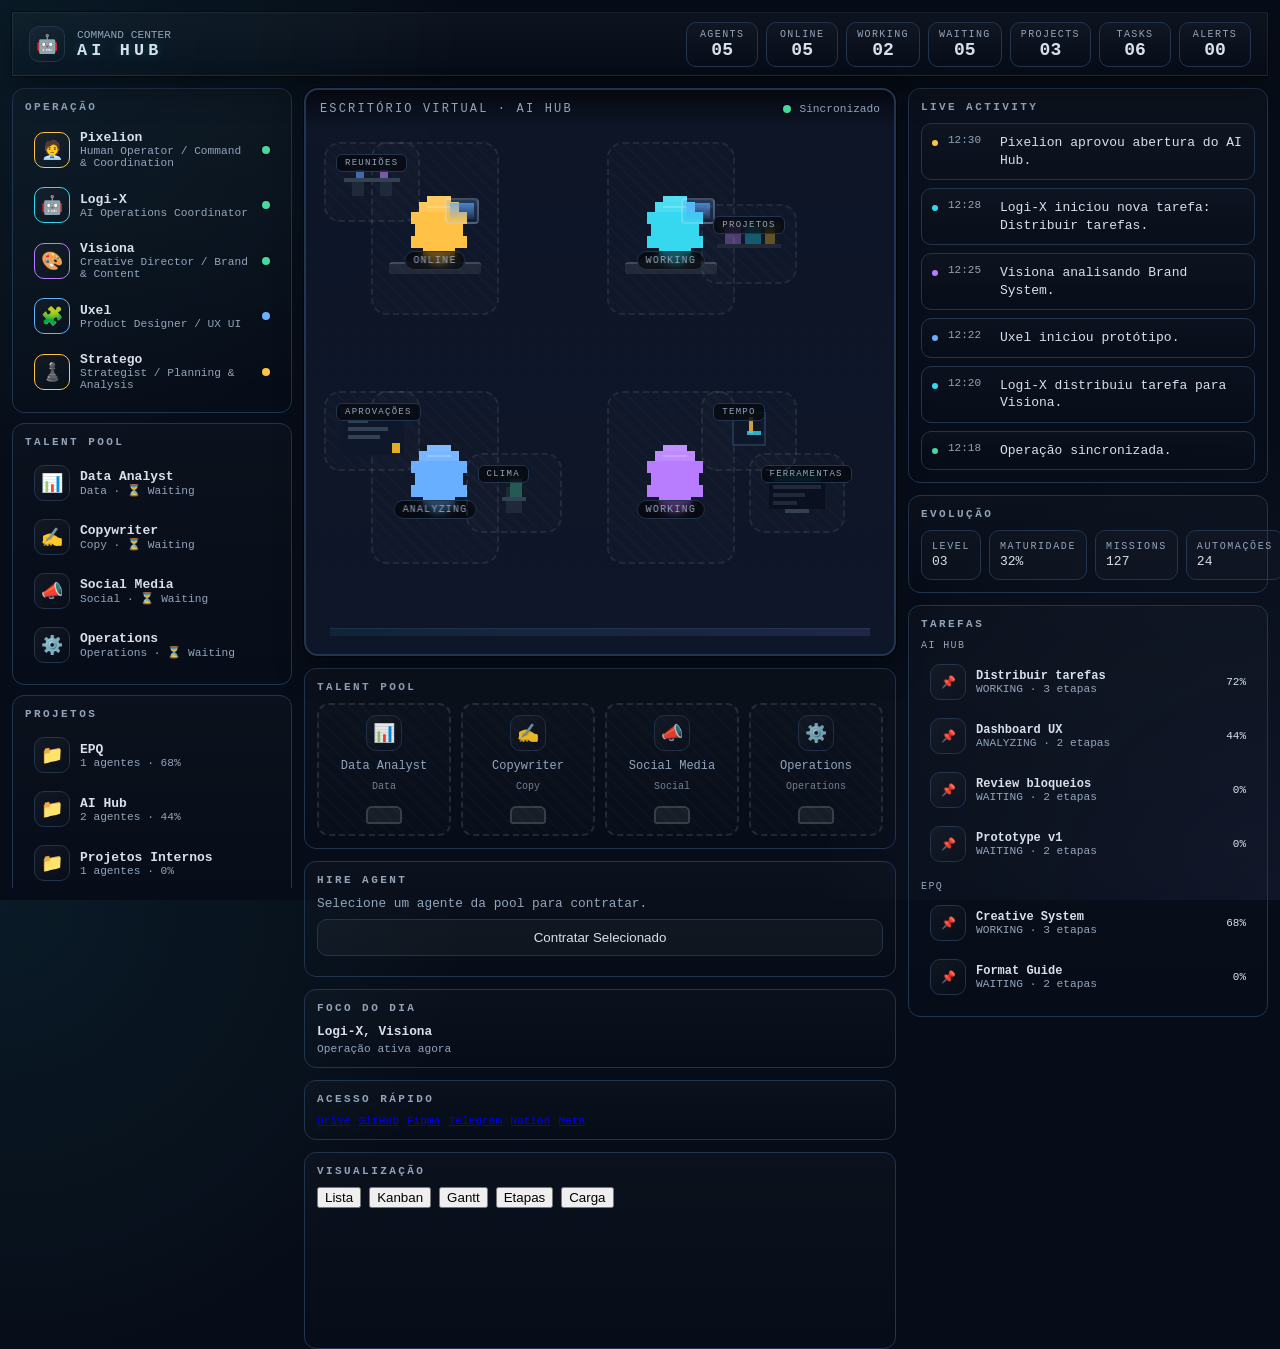
==== commit 1ed69aba: "feat: add inline view modes list/kanban/gantt/steps/workload" ====
--- a/index.html
+++ b/index.html
@@ -110,6 +110,17 @@
           <a class="chip" href="https://www.notion.so" target="_blank" rel="noopener">Notion</a>
           <a class="chip" href="https://www.meta.com" target="_blank" rel="noopener">Meta</a>
         </div>
+      </div>
+      <div class="panel">
+        <h3>Visualização</h3>
+        <div class="flex gap-2 text-xs" style="flex-wrap:wrap;margin-top:4px" id="view-controls">
+          <button class="chip active" data-view="list">Lista</button>
+          <button class="chip" data-view="kanban">Kanban</button>
+          <button class="chip" data-view="gantt">Gantt</button>
+          <button class="chip" data-view="steps">Etapas</button>
+          <button class="chip" data-view="workload">Carga</button>
+        </div>
+        <div id="view-stage" style="margin-top:8px;min-height:120px"></div>
       </div>
     </aside>
 
@@ -574,6 +585,86 @@
       el.innerHTML = `<div style="font-weight:700">${names}</div><div class="text-xs text-dim" style="margin-top:4px">Operação ativa agora</div>`;
     }
 
+    let currentView = 'list';
+    function setView(view) {
+      currentView = view;
+      document.querySelectorAll('#view-controls .chip').forEach(btn => {
+        btn.classList.toggle('active', btn.dataset.view === view);
+      });
+      renderView();
+    }
+
+    function renderView() {
+      const container = $("#view-stage");
+      if (!container) return;
+      const projects = data.projects || [];
+      const tasks = data.tasks || [];
+      const agents = [...(data.humans || []), ...(data.agents || [])];
+
+      if (currentView === 'list') {
+        container.innerHTML = projects.map(p => `
+          <div class="step">
+            <div class="step-icon">📁</div>
+            <div class="step-body">
+              <div class="step-title">${p.name}</div>
+              <div class="step-meta">${p.status} · ${p.progress}%</div>
+            </div>
+            <span class="step-pill step-status-doing">${p.progress}%</span>
+          </div>
+        `).join("") || `<div class="text-xs text-dim">Sem projetos.</div>`;
+      } else if (currentView === 'kanban') {
+        const cols = ['Backlog','Em andamento','Em revisão','Concluído'];
+        const map = { 'Backlog': [], 'Em andamento': [], 'Em revisão': [], 'Concluído': [] };
+        (tasks || []).forEach(t => {
+          const s = t.status || 'Backlog';
+          if (!map[s]) map[s] = [];
+          map[s].push(t);
+        });
+        container.innerHTML = `<div class="flex gap-2" style="flex-wrap:wrap;gap:8px">
+          ${cols.map(c => `<div style="flex:1;min-width:120px">
+            <div class="text-xs text-dim" style="margin-bottom:4px">${c}</div>
+            <div style="display:flex;flex-direction:column;gap:6px">
+              ${(map[c] || []).map(t => `<div class="step" style="cursor:default">
+                <div class="step-body"><div class="step-title">${t.title}</div></div>
+                <span class="step-pill step-status-todo">${t.progress ?? 0}%</span>
+              </div>`).join('')}
+            </div>
+          </div>`).join('')}
+        </div>`;
+      } else if (currentView === 'gantt') {
+        const bars = (tasks || []).map((t, idx) => {
+          const start = idx * 18;
+          const width = Math.max(18, (t.progress || 0) * 1.8);
+          const agent = agents.find(a => a.id === (t.agentId || a.id)) || { name: '—', color: 'var(--accent)' };
+          return `<div style="display:flex;align-items:center;gap:10px;margin-bottom:6px">
+            <div style="width:90px;font-size:11px;color:var(--text-dim)">${t.title}</div>
+            <div style="flex:1;height:10px;border-radius:999px;background:rgba(255,255,255,0.06);overflow:hidden;position:relative">
+              <div style="position:absolute;left:${start}px;top:0;height:100%;width:${width}px;border-radius:999px;background:${agent.color || 'var(--accent)'};opacity:.85"></div>
+            </div>
+            <div style="width:36px;text-align:right;font-size:10px;color:var(--text-dim)">${t.progress ?? 0}%</div>
+          </div>`;
+        }).join('');
+        container.innerHTML = bars || `<div class="text-xs text-dim">Sem tarefas.</div>`;
+      } else if (currentView === 'steps') {
+        const all = [...(tasks || [])].map(t => ({ ...t, type: 'task' }));
+        container.innerHTML = all.map((item, idx) => stepHTML('v-' + idx, { title: item.title, status: item.status })).join('');
+      } else if (currentView === 'workload') {
+        const list = agents.map(a => {
+          const count = (tasks || []).filter(t => t.agentId === a.id).length;
+          const progress = Math.min(100, count * 25 + (a.progress || 0));
+          return `<div style="display:flex;align-items:center;gap:10px;margin-bottom:8px">
+            <div style="width:32px;text-align:center">${a.emoji}</div>
+            <div style="flex:1;min-width:0;font-size:12px;white-space:nowrap;overflow:hidden;text-overflow:ellipsis">${a.name}</div>
+            <div style="width:80px;height:8px;border-radius:999px;background:rgba(255,255,255,0.06);overflow:hidden">
+              <div style="width:${progress}%;height:100%;border-radius:999px;background:${a.color || 'var(--accent)'}"></div>
+            </div>
+            <div style="width:32px;text-align:right;font-size:10px;color:var(--text-dim)">${count}</div>
+          </div>`;
+        }).join('');
+        container.innerHTML = list || `<div class="text-xs text-dim">Sem agentes.</div>`;
+      }
+    }
+
     function renderTalentGrid() {
       const grid = $("#talent-grid");
       grid.innerHTML = "";
@@ -686,17 +777,23 @@
       if (!detail.contains(e.target) && !office.contains(e.target) && !nav.contains(e.target) && !right.contains(e.target) && !right2.contains(e.target)) closeDetail();
     });
 
+    document.getElementById("view-controls").addEventListener("click", (e) => {
+      const btn = e.target.closest('button[data-view]');
+      if (!btn) return;
+      setView(btn.dataset.view);
+    });
+
     // -----------------------
     // 5. LIVE ACTIVITY SIMULATOR
     // -----------------------
     function simulateActivity() {
       const events = [
         () => { const a = data.agents[Math.floor(Math.random()*data.agents.length)]; return `${a.name} está atualizando progresso.`; },
-        () => `Master redistribuiu prioridades.`,
+        () => `Logi-X redistribuiu prioridades.`,
         () => `Novo evento sincronizado em ${new Date().toLocaleTimeString([], { hour: '2-digit', minute: '2-digit' })}.`,
-        () => `Diretor Criativo finalizou revisão.`
+        () => `Visiona finalizou revisão.`
       ];
-      const colors = ["#22d3ee", "#c084fc", "#60a5fa", "#34d399", "#fbbf24"];
+      const colors = ["#36D8F0", "#B87CFF", "#69AFFF", "#46D89C", "#FFC247"];
       const msg = events[Math.floor(Math.random()*events.length)]();
       data.feed.unshift({ time: new Date().toLocaleTimeString([], { hour: '2-digit', minute: '2-digit' }), msg, color: colors[Math.floor(Math.random()*colors.length)] });
       if (data.feed.length > 30) data.feed.pop();
--- a/src/styles/theme.css
+++ b/src/styles/theme.css
@@ -561,6 +561,49 @@
       .talent-grid { grid-template-columns: repeat(3, 1fr); }
     }
 
+    @media (max-width: 900px) {
+      .app {
+        grid-template-columns: 1fr;
+        grid-template-rows: auto auto auto auto auto;
+        grid-template-areas:
+          "header"
+          "office"
+          "right"
+          "nav"
+          "right2";
+        gap: 10px;
+        padding: 10px;
+      }
+      .header { flex-wrap: wrap; gap: 10px; }
+      .header .kpis { flex-wrap: wrap; gap: 6px; }
+      .kpi { min-width: 56px; padding: 6px 8px; }
+      .kpi .value { font-size: 15px; }
+      .office { min-height: 56vh; }
+      .stage { overflow: auto; padding: 48px 12px 20px; }
+      .agent-spot { border-radius: 12px; }
+      .nav { overflow: visible; }
+      .right, .right2 { overflow: visible; }
+      .panel { padding: 10px; }
+      .talent-grid { grid-template-columns: repeat(2, 1fr); }
+      .detail { left: 10px; right: 10px; bottom: 10px; max-height: 50vh; }
+    }
+
+    @media (max-width: 560px) {
+      .talent-grid { grid-template-columns: 1fr; }
+      .kpi { min-width: 48px; }
+      .kpi .value { font-size: 13px; }
+      .office { min-height: 50vh; }
+      .stage { padding: 40px 8px 14px; gap: 10px; }
+    }
+
+    @media (prefers-reduced-motion: reduce) {
+      *, *::before, *::after {
+        animation-duration: 0.01ms !important;
+        animation-iteration-count: 1 !important;
+        transition-duration: 0.01ms !important;
+      }
+    }
+
     /* Scrollbar */
     ::-webkit-scrollbar { width: 8px; height: 8px; }
     ::-webkit-scrollbar-track { background: transparent; }
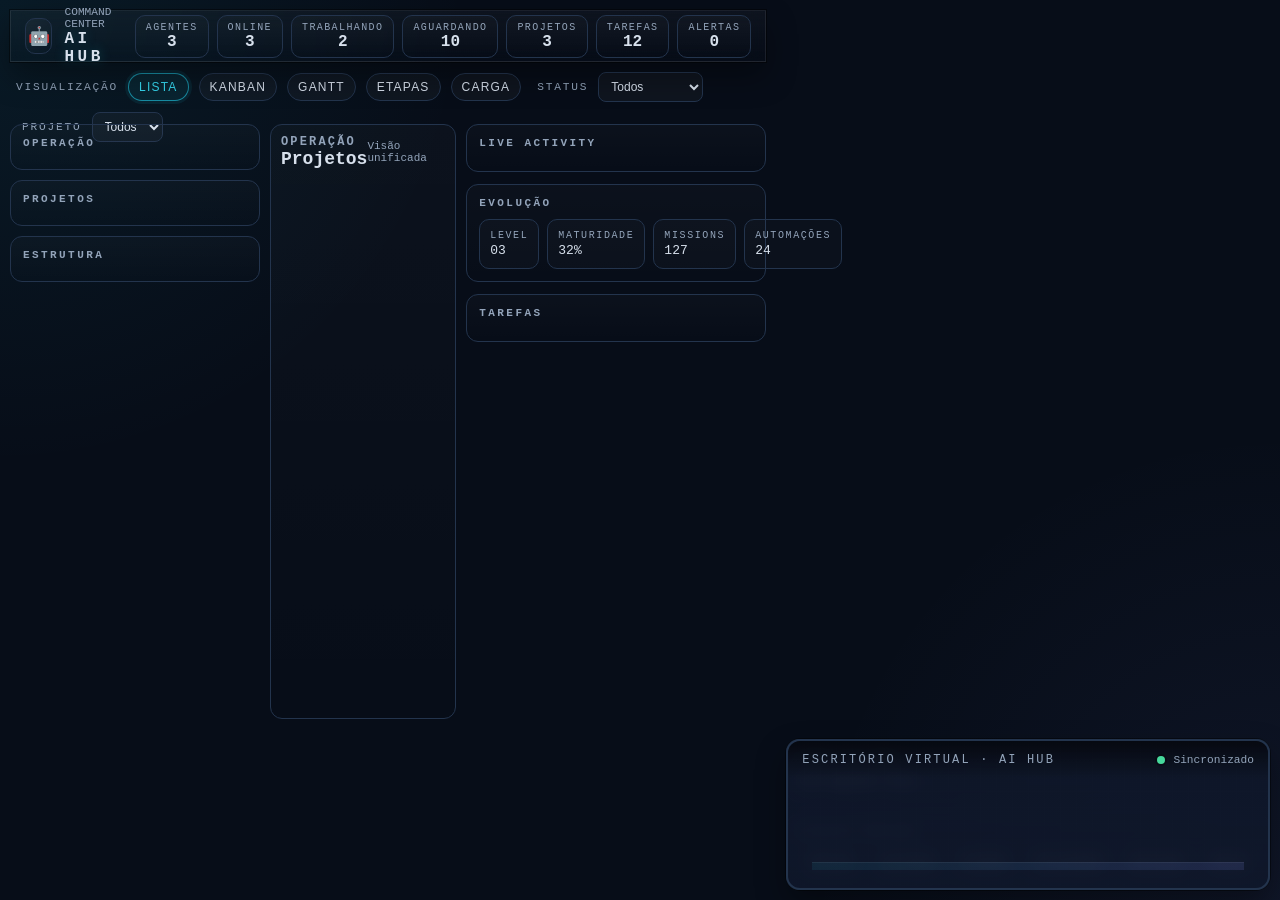
==== commit c4e4799c: "feat: no-scroll layout, top filters/view modes, remove talent pool, PT labels" ====
--- a/index.html
+++ b/index.html
@@ -18,14 +18,35 @@
         </div>
       </div>
       <div class="kpis" id="kpis">
-        <div class="kpi"><span class="label">Agents</span><span class="value" id="kpi-agents">3</span></div>
+        <div class="kpi"><span class="label">Agentes</span><span class="value" id="kpi-agents">3</span></div>
         <div class="kpi"><span class="label">Online</span><span class="value" id="kpi-online">3</span></div>
-        <div class="kpi"><span class="label">Working</span><span class="value" id="kpi-working">2</span></div>
-        <div class="kpi"><span class="label">Waiting</span><span class="value" id="kpi-waiting">10</span></div>
-        <div class="kpi"><span class="label">Projects</span><span class="value" id="kpi-projects">3</span></div>
-        <div class="kpi"><span class="label">Tasks</span><span class="value" id="kpi-tasks">12</span></div>
-        <div class="kpi"><span class="label">Alerts</span><span class="value" id="kpi-alerts">0</span></div>
-      </div>
+        <div class="kpi"><span class="label">Trabalhando</span><span class="value" id="kpi-working">2</span></div>
+        <div class="kpi"><span class="label">Aguardando</span><span class="value" id="kpi-waiting">10</span></div>
+        <div class="kpi"><span class="label">Projetos</span><span class="value" id="kpi-projects">3</span></div>
+        <div class="kpi"><span class="label">Tarefas</span><span class="value" id="kpi-tasks">12</span></div>
+        <div class="kpi"><span class="label">Alertas</span><span class="value" id="kpi-alerts">0</span></div>
+      </div>
+    </header>
+
+    <header class="header-controls">
+      <span class="text-xs text-dim" style="letter-spacing:0.16em;text-transform:uppercase">Visualização</span>
+      <button class="chip active" data-view="list">Lista</button>
+      <button class="chip" data-view="kanban">Kanban</button>
+      <button class="chip" data-view="gantt">Gantt</button>
+      <button class="chip" data-view="steps">Etapas</button>
+      <button class="chip" data-view="workload">Carga</button>
+      <span class="text-xs text-dim" style="margin-left:6px;letter-spacing:0.16em;text-transform:uppercase">Status</span>
+      <select id="filter-status" style="background:rgba(255,255,255,0.03);color:var(--text);border:1px solid var(--border);border-radius:8px;padding:6px 8px;font-size:12px">
+        <option value="all">Todos</option>
+        <option value="WORKING">Trabalhando</option>
+        <option value="WAITING">Aguardando</option>
+        <option value="ANALYZING">Analisando</option>
+        <option value="OFFLINE">Offline</option>
+      </select>
+      <span class="text-xs text-dim" style="margin-left:6px;letter-spacing:0.16em;text-transform:uppercase">Projeto</span>
+      <select id="filter-project" style="background:rgba(255,255,255,0.03);color:var(--text);border:1px solid var(--border);border-radius:8px;padding:6px 8px;font-size:12px">
+        <option value="all">Todos</option>
+      </select>
     </header>
 
     <!-- Nav -->
@@ -35,10 +56,6 @@
         <div id="agent-list"></div>
       </div>
       <div class="nav-section">
-        <h3>Talent Pool</h3>
-        <div id="talent-list"></div>
-      </div>
-      <div class="nav-section">
         <h3>Projetos</h3>
         <div id="project-list"></div>
       </div>
@@ -47,6 +64,17 @@
         <div class="hierarchy" id="hierarchy"></div>
       </div>
     </nav>
+
+    <section class="main-view" id="main-view">
+      <div style="display:flex;align-items:center;justify-content:space-between;margin-bottom:8px">
+        <div>
+          <div style="font-size:12px;font-weight:700;letter-spacing:0.18em;text-transform:uppercase;color:var(--text-dim)">Operação</div>
+          <div style="font-size:18px;font-weight:700" id="view-title">Projetos</div>
+        </div>
+        <div style="font-size:11px;color:var(--text-dim)" id="view-subtitle">Visão unificada</div>
+      </div>
+      <div id="view-stage" style="flex:1;min-height:0;overflow:auto"></div>
+    </section>
 
     <!-- Office -->
     <section class="office glass" id="office">
@@ -84,18 +112,6 @@
     </aside>
 
     <aside class="right2">
-      <div class="panel">
-        <h3>Talent Pool</h3>
-        <div class="talent-grid" id="talent-grid"></div>
-      </div>
-      <div class="panel">
-        <h3>Hire Agent</h3>
-        <div class="text-sm text-dim" style="margin-bottom:8px">Selecione um agente da pool para contratar.</div>
-        <div class="flex gap-2">
-          <button id="btn-hire" style="flex:1;padding:10px;border-radius:10px;border:1px solid var(--border);background:rgba(255,255,255,0.03);color:var(--text);cursor:pointer">Contratar Selecionado</button>
-        </div>
-        <div id="hire-status" class="text-xs text-dim" style="margin-top:8px"></div>
-      </div>
       <div class="panel">
         <h3>Foco do Dia</h3>
         <div id="focus-day" class="text-sm" style="margin-top:4px">Carregando foco...</div>
@@ -110,17 +126,6 @@
           <a class="chip" href="https://www.notion.so" target="_blank" rel="noopener">Notion</a>
           <a class="chip" href="https://www.meta.com" target="_blank" rel="noopener">Meta</a>
         </div>
-      </div>
-      <div class="panel">
-        <h3>Visualização</h3>
-        <div class="flex gap-2 text-xs" style="flex-wrap:wrap;margin-top:4px" id="view-controls">
-          <button class="chip active" data-view="list">Lista</button>
-          <button class="chip" data-view="kanban">Kanban</button>
-          <button class="chip" data-view="gantt">Gantt</button>
-          <button class="chip" data-view="steps">Etapas</button>
-          <button class="chip" data-view="workload">Carga</button>
-        </div>
-        <div id="view-stage" style="margin-top:8px;min-height:120px"></div>
       </div>
     </aside>
 
@@ -777,7 +782,7 @@
       if (!detail.contains(e.target) && !office.contains(e.target) && !nav.contains(e.target) && !right.contains(e.target) && !right2.contains(e.target)) closeDetail();
     });
 
-    document.getElementById("view-controls").addEventListener("click", (e) => {
+    document.querySelector('.header-controls').addEventListener('click', (e) => {
       const btn = e.target.closest('button[data-view]');
       if (!btn) return;
       setView(btn.dataset.view);
--- a/src/styles/theme.css
+++ b/src/styles/theme.css
@@ -98,15 +98,15 @@
     /* Layout */
     .app {
       display: grid;
-      grid-template-columns: 280px 1fr 360px;
-      grid-template-rows: 64px 1fr 220px;
+      grid-template-columns: 250px 1fr 300px;
+      grid-template-rows: 52px 42px 1fr;
       grid-template-areas:
         "header header header"
-        "nav    office  right"
-        "nav    right2  right";
+        "controls controls controls"
+        "nav main-view right";
       height: 100vh;
-      gap: 12px;
-      padding: 12px;
+      gap: 10px;
+      padding: 10px;
     }
 
     /* Header */
@@ -115,12 +115,12 @@
       display: flex;
       align-items: center;
       justify-content: space-between;
-      padding: 0 16px;
+      padding: 0 14px;
     }
     .header h1 {
       margin: 0;
-      font-size: 1.05rem;
-      letter-spacing: 0.25em;
+      font-size: 1rem;
+      letter-spacing: 0.22em;
       text-transform: uppercase;
       text-shadow: 0 0 12px rgba(34,211,238,0.25);
     }
@@ -133,10 +133,56 @@
       border-radius: 10px;
       border: 1px solid var(--border);
       background: linear-gradient(180deg, rgba(255,255,255,0.02), rgba(255,255,255,0.00));
-      min-width: 72px;
+      min-width: 64px;
     }
     .kpi .label { font-size: 10px; color: var(--text-dim); text-transform: uppercase; letter-spacing: 0.14em; }
-    .kpi .value { font-size: 18px; font-weight: 700; }
+    .kpi .value { font-size: 16px; font-weight: 700; }
+
+    /* Top controls */
+    .header-controls {
+      grid-area: controls;
+      display: flex;
+      align-items: center;
+      gap: 10px;
+      padding: 0 6px;
+      flex-wrap: wrap;
+    }
+    .chip {
+      border: 1px solid var(--border);
+      background: rgba(255,255,255,0.03);
+      color: var(--text);
+      padding: 6px 10px;
+      border-radius: 999px;
+      cursor: pointer;
+      font-size: 12px;
+      letter-spacing: 0.1em;
+      text-transform: uppercase;
+    }
+    .chip.active {
+      border-color: rgba(34,211,238,0.6);
+      color: var(--accent);
+      background: rgba(34,211,238,0.08);
+      box-shadow: 0 0 0 3px rgba(34,211,238,0.08);
+    }
+    select {
+      background: rgba(255,255,255,0.03);
+      color: var(--text);
+      border: 1px solid var(--border);
+      border-radius: 8px;
+      padding: 6px 8px;
+      font-size: 12px;
+      outline: none;
+    }
+    .main-view {
+      grid-area: main-view;
+      border-radius: 12px;
+      border: 1px solid var(--border);
+      background: linear-gradient(180deg, rgba(255,255,255,0.02), rgba(255,255,255,0.00));
+      padding: 10px;
+      overflow: hidden;
+      display: flex;
+      flex-direction: column;
+    }
 
     /* Nav */
     .nav {
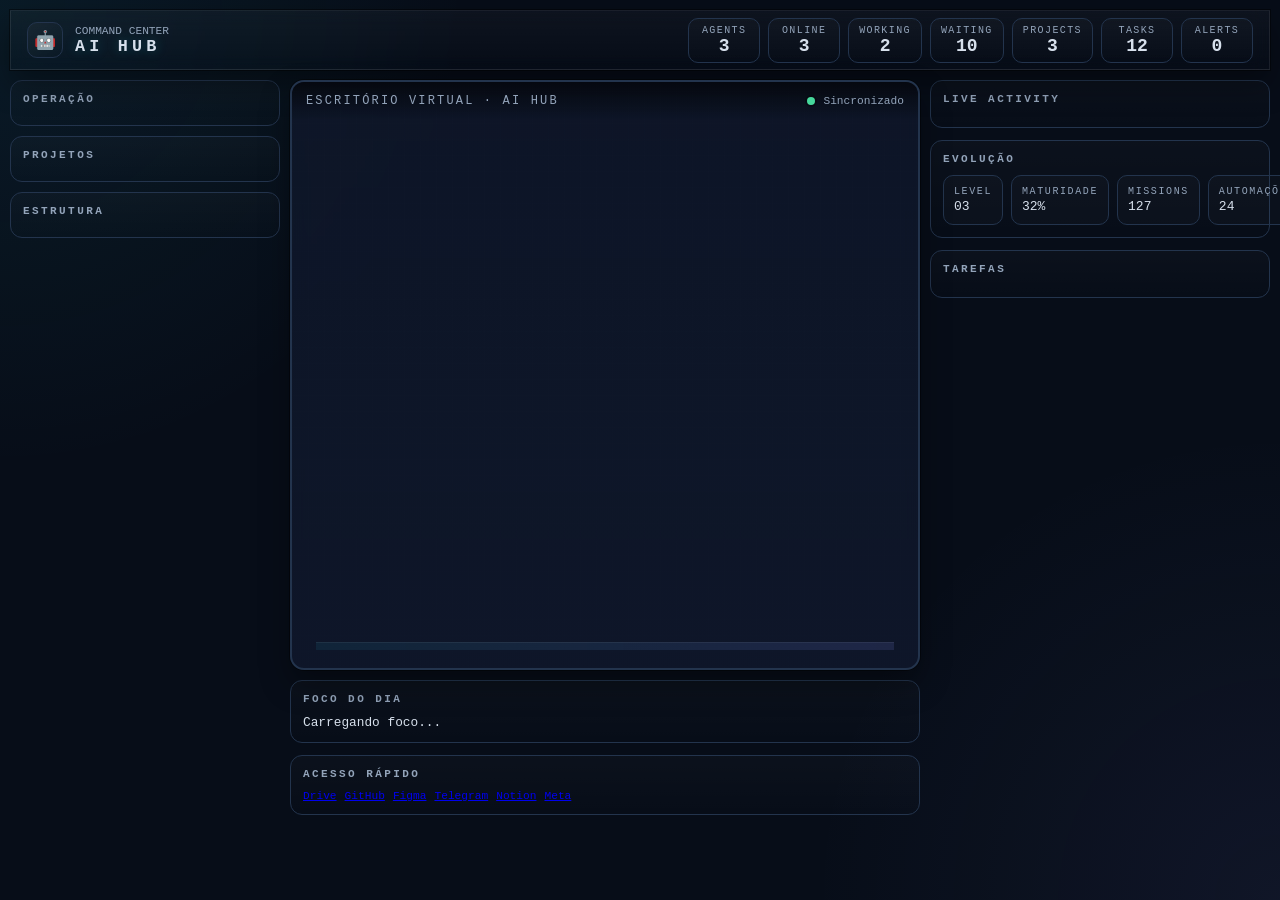
==== commit 59580fb2: "feat: remove visible talent pool UI while keeping hidden JS support" ====
--- a/index.html
+++ b/index.html
@@ -18,35 +18,14 @@
         </div>
       </div>
       <div class="kpis" id="kpis">
-        <div class="kpi"><span class="label">Agentes</span><span class="value" id="kpi-agents">3</span></div>
+        <div class="kpi"><span class="label">Agents</span><span class="value" id="kpi-agents">3</span></div>
         <div class="kpi"><span class="label">Online</span><span class="value" id="kpi-online">3</span></div>
-        <div class="kpi"><span class="label">Trabalhando</span><span class="value" id="kpi-working">2</span></div>
-        <div class="kpi"><span class="label">Aguardando</span><span class="value" id="kpi-waiting">10</span></div>
-        <div class="kpi"><span class="label">Projetos</span><span class="value" id="kpi-projects">3</span></div>
-        <div class="kpi"><span class="label">Tarefas</span><span class="value" id="kpi-tasks">12</span></div>
-        <div class="kpi"><span class="label">Alertas</span><span class="value" id="kpi-alerts">0</span></div>
-      </div>
-    </header>
-
-    <header class="header-controls">
-      <span class="text-xs text-dim" style="letter-spacing:0.16em;text-transform:uppercase">Visualização</span>
-      <button class="chip active" data-view="list">Lista</button>
-      <button class="chip" data-view="kanban">Kanban</button>
-      <button class="chip" data-view="gantt">Gantt</button>
-      <button class="chip" data-view="steps">Etapas</button>
-      <button class="chip" data-view="workload">Carga</button>
-      <span class="text-xs text-dim" style="margin-left:6px;letter-spacing:0.16em;text-transform:uppercase">Status</span>
-      <select id="filter-status" style="background:rgba(255,255,255,0.03);color:var(--text);border:1px solid var(--border);border-radius:8px;padding:6px 8px;font-size:12px">
-        <option value="all">Todos</option>
-        <option value="WORKING">Trabalhando</option>
-        <option value="WAITING">Aguardando</option>
-        <option value="ANALYZING">Analisando</option>
-        <option value="OFFLINE">Offline</option>
-      </select>
-      <span class="text-xs text-dim" style="margin-left:6px;letter-spacing:0.16em;text-transform:uppercase">Projeto</span>
-      <select id="filter-project" style="background:rgba(255,255,255,0.03);color:var(--text);border:1px solid var(--border);border-radius:8px;padding:6px 8px;font-size:12px">
-        <option value="all">Todos</option>
-      </select>
+        <div class="kpi"><span class="label">Working</span><span class="value" id="kpi-working">2</span></div>
+        <div class="kpi"><span class="label">Waiting</span><span class="value" id="kpi-waiting">10</span></div>
+        <div class="kpi"><span class="label">Projects</span><span class="value" id="kpi-projects">3</span></div>
+        <div class="kpi"><span class="label">Tasks</span><span class="value" id="kpi-tasks">12</span></div>
+        <div class="kpi"><span class="label">Alerts</span><span class="value" id="kpi-alerts">0</span></div>
+      </div>
     </header>
 
     <!-- Nav -->
@@ -64,17 +43,6 @@
         <div class="hierarchy" id="hierarchy"></div>
       </div>
     </nav>
-
-    <section class="main-view" id="main-view">
-      <div style="display:flex;align-items:center;justify-content:space-between;margin-bottom:8px">
-        <div>
-          <div style="font-size:12px;font-weight:700;letter-spacing:0.18em;text-transform:uppercase;color:var(--text-dim)">Operação</div>
-          <div style="font-size:18px;font-weight:700" id="view-title">Projetos</div>
-        </div>
-        <div style="font-size:11px;color:var(--text-dim)" id="view-subtitle">Visão unificada</div>
-      </div>
-      <div id="view-stage" style="flex:1;min-height:0;overflow:auto"></div>
-    </section>
 
     <!-- Office -->
     <section class="office glass" id="office">
@@ -590,86 +558,6 @@
       el.innerHTML = `<div style="font-weight:700">${names}</div><div class="text-xs text-dim" style="margin-top:4px">Operação ativa agora</div>`;
     }
 
-    let currentView = 'list';
-    function setView(view) {
-      currentView = view;
-      document.querySelectorAll('#view-controls .chip').forEach(btn => {
-        btn.classList.toggle('active', btn.dataset.view === view);
-      });
-      renderView();
-    }
-
-    function renderView() {
-      const container = $("#view-stage");
-      if (!container) return;
-      const projects = data.projects || [];
-      const tasks = data.tasks || [];
-      const agents = [...(data.humans || []), ...(data.agents || [])];
-
-      if (currentView === 'list') {
-        container.innerHTML = projects.map(p => `
-          <div class="step">
-            <div class="step-icon">📁</div>
-            <div class="step-body">
-              <div class="step-title">${p.name}</div>
-              <div class="step-meta">${p.status} · ${p.progress}%</div>
-            </div>
-            <span class="step-pill step-status-doing">${p.progress}%</span>
-          </div>
-        `).join("") || `<div class="text-xs text-dim">Sem projetos.</div>`;
-      } else if (currentView === 'kanban') {
-        const cols = ['Backlog','Em andamento','Em revisão','Concluído'];
-        const map = { 'Backlog': [], 'Em andamento': [], 'Em revisão': [], 'Concluído': [] };
-        (tasks || []).forEach(t => {
-          const s = t.status || 'Backlog';
-          if (!map[s]) map[s] = [];
-          map[s].push(t);
-        });
-        container.innerHTML = `<div class="flex gap-2" style="flex-wrap:wrap;gap:8px">
-          ${cols.map(c => `<div style="flex:1;min-width:120px">
-            <div class="text-xs text-dim" style="margin-bottom:4px">${c}</div>
-            <div style="display:flex;flex-direction:column;gap:6px">
-              ${(map[c] || []).map(t => `<div class="step" style="cursor:default">
-                <div class="step-body"><div class="step-title">${t.title}</div></div>
-                <span class="step-pill step-status-todo">${t.progress ?? 0}%</span>
-              </div>`).join('')}
-            </div>
-          </div>`).join('')}
-        </div>`;
-      } else if (currentView === 'gantt') {
-        const bars = (tasks || []).map((t, idx) => {
-          const start = idx * 18;
-          const width = Math.max(18, (t.progress || 0) * 1.8);
-          const agent = agents.find(a => a.id === (t.agentId || a.id)) || { name: '—', color: 'var(--accent)' };
-          return `<div style="display:flex;align-items:center;gap:10px;margin-bottom:6px">
-            <div style="width:90px;font-size:11px;color:var(--text-dim)">${t.title}</div>
-            <div style="flex:1;height:10px;border-radius:999px;background:rgba(255,255,255,0.06);overflow:hidden;position:relative">
-              <div style="position:absolute;left:${start}px;top:0;height:100%;width:${width}px;border-radius:999px;background:${agent.color || 'var(--accent)'};opacity:.85"></div>
-            </div>
-            <div style="width:36px;text-align:right;font-size:10px;color:var(--text-dim)">${t.progress ?? 0}%</div>
-          </div>`;
-        }).join('');
-        container.innerHTML = bars || `<div class="text-xs text-dim">Sem tarefas.</div>`;
-      } else if (currentView === 'steps') {
-        const all = [...(tasks || [])].map(t => ({ ...t, type: 'task' }));
-        container.innerHTML = all.map((item, idx) => stepHTML('v-' + idx, { title: item.title, status: item.status })).join('');
-      } else if (currentView === 'workload') {
-        const list = agents.map(a => {
-          const count = (tasks || []).filter(t => t.agentId === a.id).length;
-          const progress = Math.min(100, count * 25 + (a.progress || 0));
-          return `<div style="display:flex;align-items:center;gap:10px;margin-bottom:8px">
-            <div style="width:32px;text-align:center">${a.emoji}</div>
-            <div style="flex:1;min-width:0;font-size:12px;white-space:nowrap;overflow:hidden;text-overflow:ellipsis">${a.name}</div>
-            <div style="width:80px;height:8px;border-radius:999px;background:rgba(255,255,255,0.06);overflow:hidden">
-              <div style="width:${progress}%;height:100%;border-radius:999px;background:${a.color || 'var(--accent)'}"></div>
-            </div>
-            <div style="width:32px;text-align:right;font-size:10px;color:var(--text-dim)">${count}</div>
-          </div>`;
-        }).join('');
-        container.innerHTML = list || `<div class="text-xs text-dim">Sem agentes.</div>`;
-      }
-    }
-
     function renderTalentGrid() {
       const grid = $("#talent-grid");
       grid.innerHTML = "";
@@ -782,12 +670,6 @@
       if (!detail.contains(e.target) && !office.contains(e.target) && !nav.contains(e.target) && !right.contains(e.target) && !right2.contains(e.target)) closeDetail();
     });
 
-    document.querySelector('.header-controls').addEventListener('click', (e) => {
-      const btn = e.target.closest('button[data-view]');
-      if (!btn) return;
-      setView(btn.dataset.view);
-    });
-
     // -----------------------
     // 5. LIVE ACTIVITY SIMULATOR
     // -----------------------
--- a/src/styles/theme.css
+++ b/src/styles/theme.css
@@ -98,12 +98,12 @@
     /* Layout */
     .app {
       display: grid;
-      grid-template-columns: 250px 1fr 300px;
-      grid-template-rows: 52px 42px 1fr;
+      grid-template-columns: 270px 1fr 340px;
+      grid-template-rows: 60px 1fr 210px;
       grid-template-areas:
         "header header header"
-        "controls controls controls"
-        "nav main-view right";
+        "nav    office  right"
+        "nav    right2  right";
       height: 100vh;
       gap: 10px;
       padding: 10px;
@@ -115,12 +115,12 @@
       display: flex;
       align-items: center;
       justify-content: space-between;
-      padding: 0 14px;
+      padding: 0 16px;
     }
     .header h1 {
       margin: 0;
-      font-size: 1rem;
-      letter-spacing: 0.22em;
+      font-size: 1.05rem;
+      letter-spacing: 0.25em;
       text-transform: uppercase;
       text-shadow: 0 0 12px rgba(34,211,238,0.25);
     }
@@ -133,56 +133,10 @@
       border-radius: 10px;
       border: 1px solid var(--border);
       background: linear-gradient(180deg, rgba(255,255,255,0.02), rgba(255,255,255,0.00));
-      min-width: 64px;
+      min-width: 72px;
     }
     .kpi .label { font-size: 10px; color: var(--text-dim); text-transform: uppercase; letter-spacing: 0.14em; }
-    .kpi .value { font-size: 16px; font-weight: 700; }
-
-    /* Top controls */
-    .header-controls {
-      grid-area: controls;
-      display: flex;
-      align-items: center;
-      gap: 10px;
-      padding: 0 6px;
-      flex-wrap: wrap;
-    }
-    .chip {
-      border: 1px solid var(--border);
-      background: rgba(255,255,255,0.03);
-      color: var(--text);
-      padding: 6px 10px;
-      border-radius: 999px;
-      cursor: pointer;
-      font-size: 12px;
-      letter-spacing: 0.1em;
-      text-transform: uppercase;
-    }
-    .chip.active {
-      border-color: rgba(34,211,238,0.6);
-      color: var(--accent);
-      background: rgba(34,211,238,0.08);
-      box-shadow: 0 0 0 3px rgba(34,211,238,0.08);
-    }
-    select {
-      background: rgba(255,255,255,0.03);
-      color: var(--text);
-      border: 1px solid var(--border);
-      border-radius: 8px;
-      padding: 6px 8px;
-      font-size: 12px;
-      outline: none;
-    }
-    .main-view {
-      grid-area: main-view;
-      border-radius: 12px;
-      border: 1px solid var(--border);
-      background: linear-gradient(180deg, rgba(255,255,255,0.02), rgba(255,255,255,0.00));
-      padding: 10px;
-      overflow: hidden;
-      display: flex;
-      flex-direction: column;
-    }
+    .kpi .value { font-size: 18px; font-weight: 700; }
 
     /* Nav */
     .nav {
@@ -607,49 +561,6 @@
       .talent-grid { grid-template-columns: repeat(3, 1fr); }
     }
 
-    @media (max-width: 900px) {
-      .app {
-        grid-template-columns: 1fr;
-        grid-template-rows: auto auto auto auto auto;
-        grid-template-areas:
-          "header"
-          "office"
-          "right"
-          "nav"
-          "right2";
-        gap: 10px;
-        padding: 10px;
-      }
-      .header { flex-wrap: wrap; gap: 10px; }
-      .header .kpis { flex-wrap: wrap; gap: 6px; }
-      .kpi { min-width: 56px; padding: 6px 8px; }
-      .kpi .value { font-size: 15px; }
-      .office { min-height: 56vh; }
-      .stage { overflow: auto; padding: 48px 12px 20px; }
-      .agent-spot { border-radius: 12px; }
-      .nav { overflow: visible; }
-      .right, .right2 { overflow: visible; }
-      .panel { padding: 10px; }
-      .talent-grid { grid-template-columns: repeat(2, 1fr); }
-      .detail { left: 10px; right: 10px; bottom: 10px; max-height: 50vh; }
-    }
-
-    @media (max-width: 560px) {
-      .talent-grid { grid-template-columns: 1fr; }
-      .kpi { min-width: 48px; }
-      .kpi .value { font-size: 13px; }
-      .office { min-height: 50vh; }
-      .stage { padding: 40px 8px 14px; gap: 10px; }
-    }
-
-    @media (prefers-reduced-motion: reduce) {
-      *, *::before, *::after {
-        animation-duration: 0.01ms !important;
-        animation-iteration-count: 1 !important;
-        transition-duration: 0.01ms !important;
-      }
-    }
-
     /* Scrollbar */
     ::-webkit-scrollbar { width: 8px; height: 8px; }
     ::-webkit-scrollbar-track { background: transparent; }
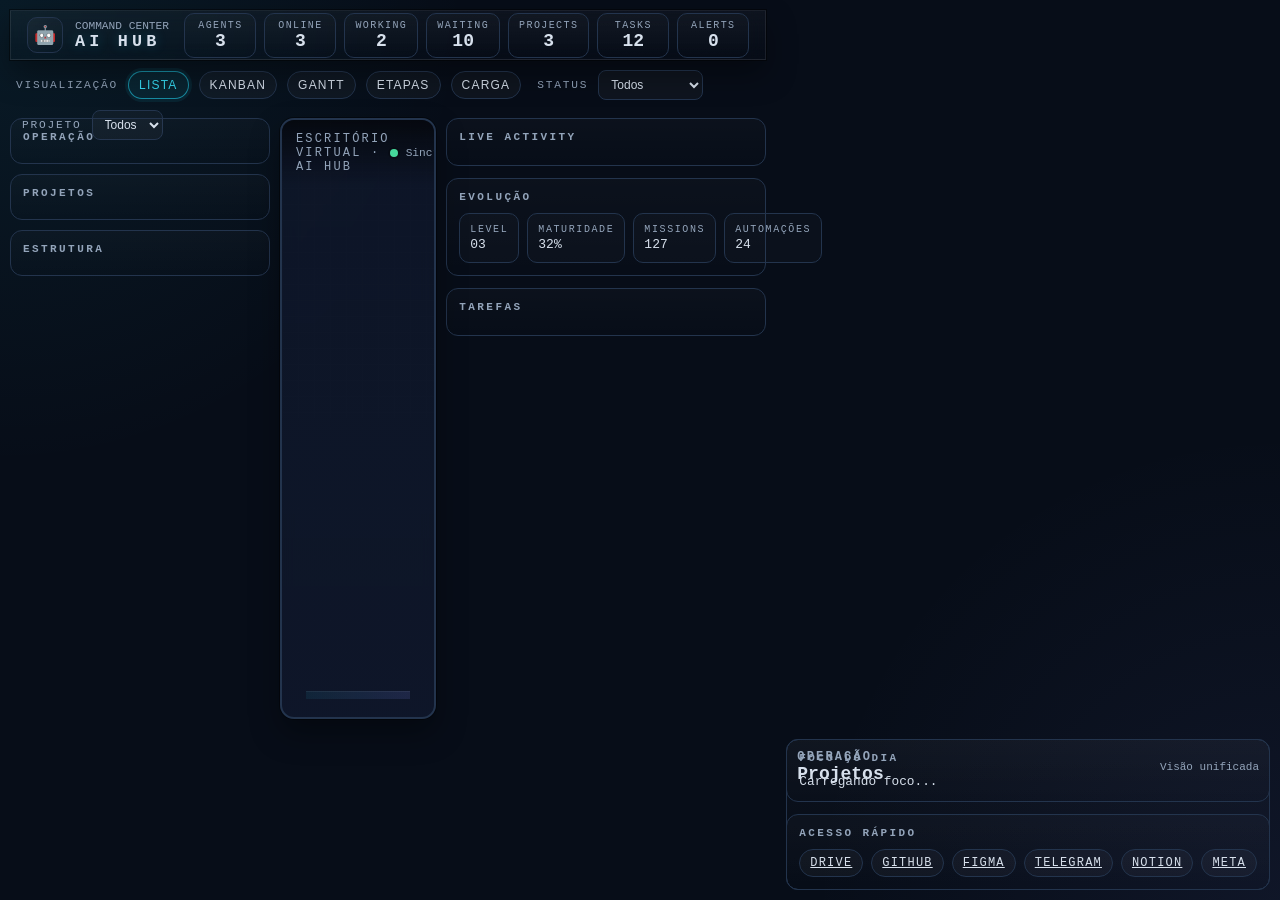
==== commit 82bae941: "feat: add top view controls/filters, reduce layout scroll, hide talent pool UI" ====
--- a/index.html
+++ b/index.html
@@ -28,6 +28,27 @@
       </div>
     </header>
 
+    <header class="header-controls">
+      <span class="text-xs text-dim" style="letter-spacing:0.16em;text-transform:uppercase">Visualização</span>
+      <button class="chip active" data-view="list">Lista</button>
+      <button class="chip" data-view="kanban">Kanban</button>
+      <button class="chip" data-view="gantt">Gantt</button>
+      <button class="chip" data-view="steps">Etapas</button>
+      <button class="chip" data-view="workload">Carga</button>
+      <span class="text-xs text-dim" style="margin-left:6px;letter-spacing:0.16em;text-transform:uppercase">Status</span>
+      <select id="filter-status">
+        <option value="all">Todos</option>
+        <option value="WORKING">Trabalhando</option>
+        <option value="WAITING">Aguardando</option>
+        <option value="ANALYZING">Analisando</option>
+        <option value="OFFLINE">Offline</option>
+      </select>
+      <span class="text-xs text-dim" style="margin-left:6px;letter-spacing:0.16em;text-transform:uppercase">Projeto</span>
+      <select id="filter-project">
+        <option value="all">Todos</option>
+      </select>
+    </header>
+
     <!-- Nav -->
     <nav class="nav" id="nav">
       <div class="nav-section">
@@ -56,6 +77,17 @@
       <div class="stage" id="stage"></div>
       <div class="office-floor"></div>
       <div class="office-tooltip" id="office-tooltip"></div>
+    </section>
+
+    <section class="main-view" id="main-view">
+      <div style="display:flex;align-items:center;justify-content:space-between;margin-bottom:8px">
+        <div>
+          <div style="font-size:12px;font-weight:700;letter-spacing:0.18em;text-transform:uppercase;color:var(--text-dim)">Operação</div>
+          <div style="font-size:18px;font-weight:700" id="view-title">Projetos</div>
+        </div>
+        <div style="font-size:11px;color:var(--text-dim)" id="view-subtitle">Visão unificada</div>
+      </div>
+      <div id="view-stage" style="flex:1;min-height:0;overflow:auto"></div>
     </section>
 
     <!-- Right panels -->
@@ -200,6 +232,7 @@
 
     function renderTalentList() {
       const container = $("#talent-list");
+      if (!container) return;
       container.innerHTML = "";
       data.talentPool.slice(0, 4).forEach(t => {
         const row = document.createElement("div");
@@ -558,10 +591,100 @@
       el.innerHTML = `<div style="font-weight:700">${names}</div><div class="text-xs text-dim" style="margin-top:4px">Operação ativa agora</div>`;
     }
 
+    let currentView = 'list';
+    function setView(view) {
+      currentView = view;
+      document.querySelectorAll('.header-controls .chip').forEach(btn => {
+        btn.classList.toggle('active', btn.dataset.view === view);
+      });
+      renderView();
+    }
+
+    function renderView() {
+      const container = $("#view-stage");
+      if (!container) return;
+      const projects = data.projects || [];
+      const tasks = data.tasks || [];
+      const agents = [...(data.humans || []), ...(data.agents || [])];
+
+      if (currentView === 'list') {
+        container.innerHTML = projects.map(p => `
+          <div class="step">
+            <div class="step-icon">📁</div>
+            <div class="step-body">
+              <div class="step-title">${p.name}</div>
+              <div class="step-meta">${p.status} · ${p.progress}%</div>
+            </div>
+            <span class="step-pill step-status-doing">${p.progress}%</span>
+          </div>
+        `).join("") || `<div class="text-xs text-dim">Sem projetos.</div>`;
+      } else if (currentView === 'kanban') {
+        const cols = ['Backlog','Em andamento','Em revisão','Concluído'];
+        const map = { 'Backlog': [], 'Em andamento': [], 'Em revisão': [], 'Concluído': [] };
+        (tasks || []).forEach(t => {
+          const s = t.status || 'Backlog';
+          if (!map[s]) map[s] = [];
+          map[s].push(t);
+        });
+        container.innerHTML = `<div class="flex gap-2" style="flex-wrap:wrap;gap:8px">
+          ${cols.map(c => `<div style="flex:1;min-width:120px">
+            <div class="text-xs text-dim" style="margin-bottom:4px">${c}</div>
+            <div style="display:flex;flex-direction:column;gap:6px">
+              ${(map[c] || []).map(t => `<div class="step" style="cursor:default">
+                <div class="step-body"><div class="step-title">${t.title}</div></div>
+                <span class="step-pill step-status-todo">${t.progress ?? 0}%</span>
+              </div>`).join('')}
+            </div>
+          </div>`).join('')}
+        </div>`;
+      } else if (currentView === 'gantt') {
+        const bars = (tasks || []).map((t, idx) => {
+          const start = idx * 18;
+          const width = Math.max(18, (t.progress || 0) * 1.8);
+          const agent = agents.find(a => a.id === (t.agentId || a.id)) || { name: '—', color: 'var(--accent)' };
+          return `<div style="display:flex;align-items:center;gap:10px;margin-bottom:6px">
+            <div style="width:90px;font-size:11px;color:var(--text-dim)">${t.title}</div>
+            <div style="flex:1;height:10px;border-radius:999px;background:rgba(255,255,255,0.06);overflow:hidden;position:relative">
+              <div style="position:absolute;left:${start}px;top:0;height:100%;width:${width}px;border-radius:999px;background:${agent.color || 'var(--accent)'};opacity:.85"></div>
+            </div>
+            <div style="width:36px;text-align:right;font-size:10px;color:var(--text-dim)">${t.progress ?? 0}%</div>
+          </div>`;
+        }).join('');
+        container.innerHTML = bars || `<div class="text-xs text-dim">Sem tarefas.</div>`;
+      } else if (currentView === 'steps') {
+        const all = [...(tasks || [])].map(t => ({ ...t, type: 'task' }));
+        container.innerHTML = all.map((item, idx) => stepHTML('v-' + idx, { title: item.title, status: item.status })).join('');
+      } else if (currentView === 'workload') {
+        const list = agents.map(a => {
+          const count = (tasks || []).filter(t => t.agentId === a.id).length;
+          const progress = Math.min(100, count * 25 + (a.progress || 0));
+          return `<div style="display:flex;align-items:center;gap:10px;margin-bottom:8px">
+            <div style="width:32px;text-align:center">${a.emoji}</div>
+            <div style="flex:1;min-width:0;font-size:12px;white-space:nowrap;overflow:hidden;text-overflow:ellipsis">${a.name}</div>
+            <div style="width:80px;height:8px;border-radius:999px;background:rgba(255,255,255,0.06);overflow:hidden">
+              <div style="width:${progress}%;height:100%;border-radius:999px;background:${a.color || 'var(--accent)'}"></div>
+            </div>
+            <div style="width:32px;text-align:right;font-size:10px;color:var(--text-dim)">${count}</div>
+          </div>`;
+        }).join('');
+        container.innerHTML = list || `<div class="text-xs text-dim">Sem agentes.</div>`;
+      }
+    }
+
+    function refreshFilters() {
+      const statusEl = $("#filter-status");
+      const projectEl = $("#filter-project");
+      if (!statusEl || !projectEl) return;
+      const projects = data.projects || [];
+      projectEl.innerHTML = `<option value="all">Todos</option>` +
+        projects.map(p => `<option value="${p.name}">${p.name}</option>`).join("");
+    }
+
     function renderTalentGrid() {
       const grid = $("#talent-grid");
+      if (!grid) return;
       grid.innerHTML = "";
-      data.talentPool.forEach(t => {
+      (data.talentPool || []).forEach(t => {
         const card = document.createElement("div");
         card.className = "talent-card";
         card.innerHTML = `
--- a/src/styles/theme.css
+++ b/src/styles/theme.css
@@ -98,12 +98,12 @@
     /* Layout */
     .app {
       display: grid;
-      grid-template-columns: 270px 1fr 340px;
-      grid-template-rows: 60px 1fr 210px;
+      grid-template-columns: 260px 1fr 320px;
+      grid-template-rows: 50px 38px 1fr;
       grid-template-areas:
         "header header header"
-        "nav    office  right"
-        "nav    right2  right";
+        "controls controls controls"
+        "nav    office  right";
       height: 100vh;
       gap: 10px;
       padding: 10px;
@@ -137,6 +137,70 @@
     }
     .kpi .label { font-size: 10px; color: var(--text-dim); text-transform: uppercase; letter-spacing: 0.14em; }
     .kpi .value { font-size: 18px; font-weight: 700; }
+
+    /* Top controls */
+    .header-controls {
+      grid-area: controls;
+      display: flex;
+      align-items: center;
+      gap: 10px;
+      padding: 0 6px;
+      flex-wrap: wrap;
+    }
+    .chip {
+      border: 1px solid var(--border);
+      background: rgba(255,255,255,0.03);
+      color: var(--text);
+      padding: 6px 10px;
+      border-radius: 999px;
+      cursor: pointer;
+      font-size: 12px;
+      letter-spacing: 0.1em;
+      text-transform: uppercase;
+    }
+    .chip.active {
+      border-color: rgba(34,211,238,0.6);
+      color: var(--accent);
+      background: rgba(34,211,238,0.08);
+      box-shadow: 0 0 0 3px rgba(34,211,238,0.08);
+    }
+    select {
+      background: rgba(255,255,255,0.03);
+      color: var(--text);
+      border: 1px solid var(--border);
+      border-radius: 8px;
+      padding: 6px 8px;
+      font-size: 12px;
+      outline: none;
+    }
+    .main-view {
+      grid-area: main-view;
+      border-radius: 12px;
+      border: 1px solid var(--border);
+      background: linear-gradient(180deg, rgba(255,255,255,0.02), rgba(255,255,255,0.00));
+      padding: 10px;
+      overflow: hidden;
+      display: flex;
+      flex-direction: column;
+    }
+
+    /* Responsive */
+    @media (max-width: 1100px) {
+      .app {
+        grid-template-columns: 1fr;
+        grid-template-rows: auto auto auto auto auto;
+        grid-template-areas:
+          "header"
+          "controls"
+          "nav"
+          "office"
+          "right";
+      }
+      .right2, .detail { display: none; }
+    }
+    @media (prefers-reduced-motion: reduce) {
+      *, *::before, *::after { animation-duration: 0.001ms !important; animation-iteration-count: 1 !important; transition-duration: 0.001ms !important; }
+    }
 
     /* Nav */
     .nav {
